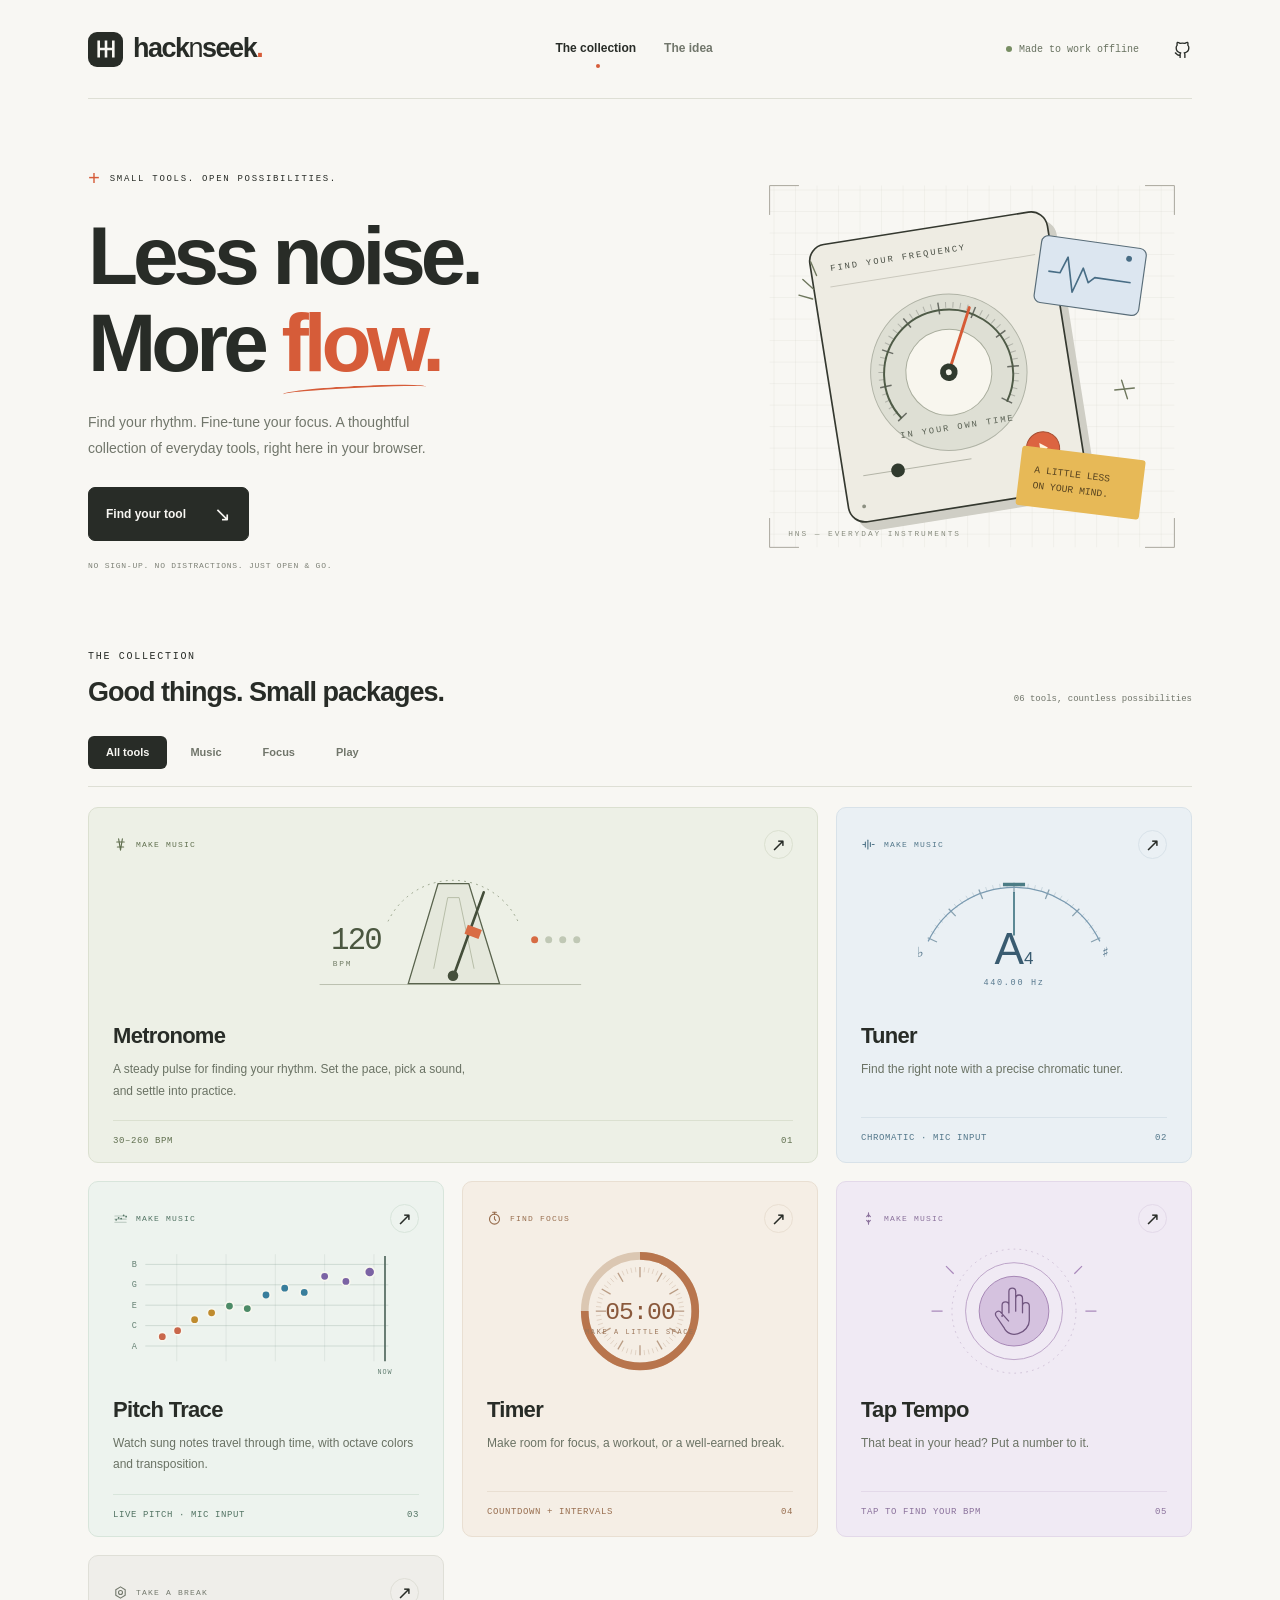
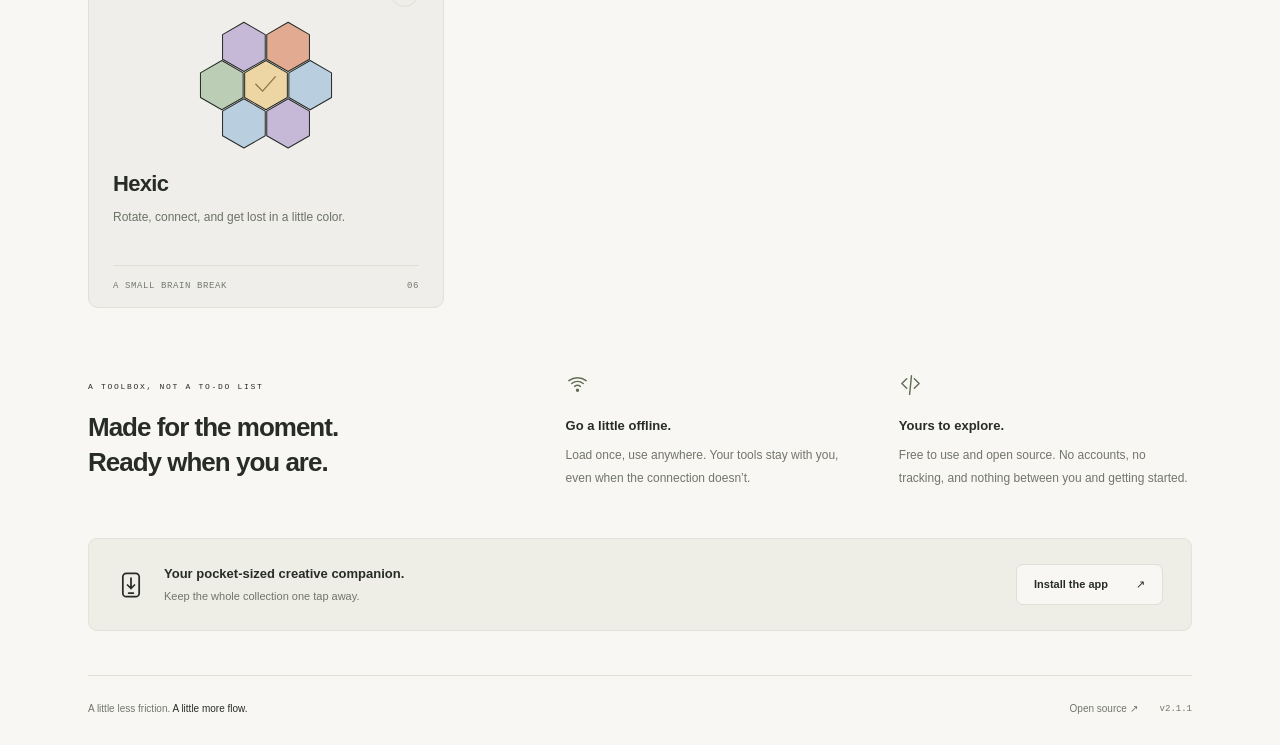
==== index.html @ 4258a714 "Add detailed octave pitch view" ====
<!doctype html>
<html lang="en">
<head>
  <meta charset="utf-8" />
  <meta name="viewport" content="width=device-width, initial-scale=1, viewport-fit=cover" />
  <meta name="color-scheme" content="light" />
  <title>HackNSeek — Small tools. More flow.</title>
  <meta name="description" content="Offline-first toolbox for musicians and tinkerers: metronome, tuner, live pitch trace, timer, tap tempo and Hexic." />
  <meta name="theme-color" content="#f8f7f3" />
  <meta name="mobile-web-app-capable" content="yes" />
  <meta name="apple-mobile-web-app-capable" content="yes" />
  <meta name="apple-mobile-web-app-status-bar-style" content="black-translucent" />
  <meta name="apple-mobile-web-app-title" content="HackNSeek" />
  <link rel="manifest" href="./manifest.json" />
  <link rel="icon" type="image/svg+xml" href="./icons/icon.svg" />
  <link rel="apple-touch-icon" href="./icons/icon-192.png" />
  <link rel="stylesheet" href="./css/styles.css" />
</head>
<body>
  <noscript>HackNSeek needs JavaScript to run its tools. Please enable it in your browser settings.</noscript>
  <div id="app" class="app"></div>
  <div id="toast" class="toast" role="status" aria-live="polite"></div>
  <script type="module" src="./js/main.js?v=2.1.1"></script>
</body>
</html>
---- css/styles.css ----
:root {
  --bg: #f8f7f3;
  --bg-2: #efeee8;
  --surface: #fffefa;
  --surface-2: #efeee7;
  --border: #dedfd5;
  --text: #282c27;
  --text-dim: #71766b;
  --accent: #d65c39;
  --accent-2: #50766d;
  --good: #42775b;
  --warn: #b48332;
  --bad: #bd4939;
  --radius: 14px;
  --shadow: 0 5px 18px #242a2008;
  --mono: 'SFMono-Regular', Consolas, 'Liberation Mono', monospace;
}

* {
  box-sizing: border-box;
  margin: 0;
  padding: 0;
  -webkit-tap-highlight-color: transparent;
}

[hidden] {
  display: none !important;
}

html {
  min-height: 100%;
  scroll-padding-top: 28px;
}

body {
  min-height: 100dvh;
  background: var(--bg);
  color: var(--text);
  font: 15px/1.6 'Segoe UI', -apple-system, BlinkMacSystemFont, sans-serif;
  -webkit-font-smoothing: antialiased;
  padding: env(safe-area-inset-top,0px) env(safe-area-inset-right,0px) env(safe-area-inset-bottom,0px) env(safe-area-inset-left,0px);
}

a {
  color: inherit;
  text-decoration: none;
}

button, input, select {
  font: inherit;
  color: inherit;
}

button {
  cursor: pointer;
  background: none;
  border: 0;
}

button, a, input, select {
  touch-action: manipulation;
}

button:disabled {
  cursor: not-allowed;
  opacity: .45;
}

svg {
  display: block;
  width: 24px;
  height: 24px;
}

:focus-visible {
  outline: 2px solid var(--accent);
  outline-offset: 5px;
}

main:focus {
  outline: none;
}

::selection {
  background: #edcab4;
}

.app {
  max-width: 1184px;
  margin: auto;
  padding: 0 40px;
  min-height: 100dvh;
  display: flex;
  flex-direction: column;
}

.topbar {
  min-height: 99px;
  display: flex;
  align-items: center;
  justify-content: space-between;
  gap: 28px;
  border-bottom: 1px solid var(--border);
}

.brand {
  display: flex;
  align-items: center;
  gap: 10px;
  font-size: 27px;
  font-weight: 750;
  letter-spacing: -1.5px;
}

.logo {
  display: grid;
  place-items: center;
  width: 35px;
  height: 35px;
  background: var(--text);
  color: var(--bg);
  border-radius: 9px;
}

.logo svg {
  width: 26px;
  height: 26px;
}

.brand-n {
  font-weight: 400;
}

.brand-period {
  color: var(--accent);
}

.header-nav, .header-right {
  display: flex;
  align-items: center;
  gap: 28px;
}

.header-link {
  font-size: 12px;
  font-weight: 600;
  color: var(--text-dim);
  padding: 14px 0;
}

.header-link:hover, .header-link.is-active {
  color: var(--text);
}

.header-link.is-active {
  position: relative;
}

.header-link.is-active::after {
  content: '';
  position: absolute;
  width: 4px;
  height: 4px;
  border-radius: 50%;
  background: var(--accent);
  left: 50%;
  bottom: 5px;
}

.connection {
  display: flex;
  gap: 7px;
  align-items: center;
  color: #687260;
  font: 10px var(--mono);
}

.connection i {
  width: 6px;
  height: 6px;
  border-radius: 50%;
  background: #788e63;
}

.source-link {
  padding: 10px 0 10px 6px;
}

.source-link svg {
  width: 19px;
  height: 19px;
}

.hub {
  display: flex;
  flex-direction: column;
}

.hero {
  display: grid;
  grid-template-columns: 1.1fr 1fr;
  align-items: center;
  gap: 24px;
  padding: 66px 0 70px;
}

.eyebrow {
  font: 10px/1.5 var(--mono);
  font-weight: 500;
  letter-spacing: 1.7px;
}

.hero .eyebrow {
  display: flex;
  align-items: center;
  gap: 8px;
  font-size: 9px;
}

.mini-cross {
  color: var(--accent);
  font-size: 20px;
  font-weight: 400;
}

.hero h1 {
  font-size: clamp(56px,6.4vw,82px);
  font-weight: 600;
  letter-spacing: -5px;
  line-height: 1.06;
  margin: 18px 0 23px;
}

.flow-word {
  color: var(--accent);
  position: relative;
}

.flow-word::after {
  content: '';
  position: absolute;
  bottom: -7px;
  left: 2px;
  width: 90%;
  height: 7px;
  border-top: 2px solid var(--accent);
  border-radius: 50%;
  transform: rotate(-3deg);
}

.hero p {
  max-width: 370px;
  color: var(--text-dim);
  font-size: 14px;
  line-height: 1.85;
}

.hero-cta {
  margin-top: 26px;
  min-width: 151px;
}

.hero-cta span {
  margin-left: 20px;
  font-size: 20px;
}

.hero-note {
  margin-top: 19px;
  font: 8px/1.5 var(--mono);
  letter-spacing: .75px;
  color: #7e8277;
}

.hero-art {
  width: 100%;
  max-width: 440px;
  justify-self: end;
}

.hero-art svg {
  width: 100%;
  height: auto;
}

.collection {
  scroll-margin-top: 25px;
}

.section-heading {
  display: flex;
  align-items: end;
  justify-content: space-between;
  gap: 20px;
}

h2 {
  font-size: 29px;
  line-height: 1.35;
  font-weight: 550;
  letter-spacing: -1px;
}

.section-heading h2 {
  margin-top: 8px;
  font-size: 27px;
}

.collection-count {
  font: 9px/1.8 var(--mono);
  color: var(--text-dim);
  padding-bottom: 4px;
}

.filters {
  display: flex;
  gap: 5px;
  margin: 25px 0 20px;
  border-bottom: 1px solid var(--border);
  padding-bottom: 17px;
}

.filter-btn {
  padding: 7px 17px;
  border: 1px solid transparent;
  border-radius: 6px;
  font-size: 11px;
  font-weight: 600;
  color: var(--text-dim);
}

.filter-btn:hover {
  background: var(--surface-2);
}

.filter-btn.is-on {
  color: var(--bg);
  background: var(--text);
}

.apps {
  display: grid;
  grid-template-columns: repeat(3,minmax(0,1fr));
  gap: 18px;
}

.tool-card {
  display: flex;
  flex-direction: column;
  min-width: 0;
  border: 1px solid var(--card-border);
  background: var(--card-bg);
  border-radius: 10px;
  padding: 22px 24px 16px;
  transition: transform .2s, box-shadow .2s, border-color .2s;
  overflow: hidden;
}

.tool-card:hover {
  transform: translateY(-4px);
  box-shadow: 0 10px 24px #2830270c;
  border-color: var(--card-ink);
}

.tool-card:hover .card-arrow {
  background: var(--text);
  color: var(--bg);
  transform: rotate(6deg);
}

.tool-metronome {
  --card-bg: #edf0e6;
  --card-border: #dbe0d0;
  --card-ink: #606f4f;
  grid-column: span 2;
}

.tool-tuner {
  --card-bg: #eaf0f4;
  --card-border: #d8e2e9;
  --card-ink: #53778a;
}

.tool-pitch-trace {
  --card-bg: #edf3ee;
  --card-border: #d8e5db;
  --card-ink: #527363;
}

.tool-timer {
  --card-bg: #f5eee5;
  --card-border: #e9dfd2;
  --card-ink: #986e4f;
}

.tool-tap-tempo {
  --card-bg: #f0eaf4;
  --card-border: #e3d9e9;
  --card-ink: #8b729c;
}

.tool-hexic {
  --card-bg: #efeeea;
  --card-border: #dfdfd7;
  --card-ink: #73796d;
}

.card-top {
  display: flex;
  justify-content: space-between;
  align-items: center;
}

.tool-kind {
  display: flex;
  align-items: center;
  gap: 8px;
  font: 8px var(--mono);
  letter-spacing: 1.2px;
  color: var(--card-ink);
}

.tool-small-icon svg {
  width: 15px;
  height: 15px;
}

.card-arrow {
  display: grid;
  place-items: center;
  width: 29px;
  height: 29px;
  border: 1px solid var(--card-border);
  border-radius: 50%;
  font-size: 18px;
  transition: background .2s, color .2s, transform .2s;
}

.tool-art {
  height: 158px;
  display: grid;
  place-items: center;
  color: var(--card-ink);
}

.tool-art svg {
  width: 100%;
  height: 100%;
  max-width: 330px;
}

.tool-metronome .tool-art svg {
  max-width: 410px;
}

.tool-metronome .tool-art {
  height: 158px;
}

.card-copy h3 {
  font-size: 22px;
  font-weight: 550;
  line-height: 1.3;
  letter-spacing: -.7px;
  margin: 5px 0 8px;
}

.card-copy p {
  font-size: 11px;
  line-height: 1.8;
  color: #6a7264;
  min-height: 40px;
  max-width: 360px;
}

.card-meta {
  display: flex;
  justify-content: space-between;
  padding-top: 15px;
  margin-top: 18px;
  border-top: 1px solid var(--card-border);
  font: 8px var(--mono);
  letter-spacing: 1px;
  color: var(--card-ink);
}

.apps.is-filtered .tool-metronome {
  grid-column: auto;
}

.apps.is-filtered {
  align-items: start;
}

.approach {
  display: grid;
  grid-template-columns: 1fr 1.5fr;
  gap: 60px;
  padding: 64px 0 48px;
}

.approach h2 {
  margin-top: 14px;
  font-size: 26px;
  line-height: 1.35;
}

.approach .eyebrow {
  font-size: 8px;
}

.principles {
  display: grid;
  grid-template-columns: 1fr 1fr;
  gap: 40px;
}

.principle-icon {
  display: inline-block;
  margin-bottom: 14px;
  color: #606e54;
}

.principle-icon svg {
  width: 23px;
  height: 23px;
}

.principles h3 {
  font-size: 13px;
  font-weight: 600;
  margin-bottom: 8px;
}

.principles p {
  font-size: 11px;
  color: var(--text-dim);
  line-height: 1.9;
}

.install-strip {
  display: flex;
  justify-content: space-between;
  align-items: center;
  gap: 25px;
  padding: 25px 28px;
  background: #eeede6;
  border: 1px solid #e4e3d9;
  border-radius: 9px;
}

.install-icon {
  display: grid;
  place-items: center;
  margin-right: 9px;
}

.install-icon svg {
  width: 28px;
  height: 28px;
}

.install-strip h3 {
  font-size: 13px;
  font-weight: 600;
}

.install-strip p {
  font-size: 11px;
  color: var(--text-dim);
  margin-top: 3px;
}

.install-strip .btn {
  background: var(--bg);
  font-size: 11px;
  gap: 28px;
  white-space: nowrap;
}

.foot {
  display: flex;
  justify-content: space-between;
  align-items: center;
  gap: 20px;
  border-top: 1px solid var(--border);
  padding: 25px 0 28px;
  margin-top: 44px;
  font-size: 10px;
  color: var(--text-dim);
}

.foot .row {
  gap: 22px;
}

.footer-dark {
  color: var(--text);
}

.version-btn {
  color: var(--text-dim);
  font: 9px var(--mono);
}

.foot a:hover, .version-btn:hover {
  color: var(--accent);
}

.skip-link {
  position: fixed;
  top: 8px;
  left: 8px;
  transform: translateY(-150%);
  background: var(--text);
  color: white;
  z-index: 20;
  padding: 10px;
}

.skip-link:focus {
  transform: none;
}

.btn, .icon-btn, .pill {
  display: inline-flex;
  align-items: center;
  justify-content: center;
  gap: 8px;
  padding: 11px 17px;
  border-radius: 7px;
  border: 1px solid var(--border);
  background: var(--surface);
  font-size: 12px;
  font-weight: 550;
  line-height: 1.5;
  transition: background .15s, transform .15s;
}

.btn:hover, .icon-btn:hover, .pill:hover {
  background: #e7e8df;
}

.btn:active, .icon-btn:active {
  transform: translateY(1px);
}

.btn.primary {
  background: var(--text);
  color: var(--bg);
  border-color: var(--text);
}

.btn.primary:hover {
  background: #41483a;
}

.btn.danger {
  background: #b64e37;
  color: #fff;
  border-color: transparent;
}

.btn.ghost {
  background: transparent;
}

.btn.big {
  padding: 15px 24px;
  font-size: 14px;
}

.btn.round {
  width: 44px;
  height: 44px;
  flex: none;
  padding: 0;
  border-radius: 50%;
}

.btn.round svg {
  width: 18px;
  height: 18px;
}

.btn.play {
  width: 72px;
  height: 72px;
  border-radius: 50%;
  background: var(--accent);
  border: 0;
  color: #fffaf1;
}

.btn.play:hover {
  background: #bf4e2e;
}

.btn.play.is-on {
  background: var(--text);
}

.btn.play svg {
  width: 30px;
  height: 30px;
}

.icon-btn {
  padding: 9px;
  border-radius: 50%;
}

.icon-btn svg {
  width: 18px;
  height: 18px;
}

.row, .panel-row {
  display: flex;
  align-items: center;
  gap: 10px;
}

.panel-row {
  gap: 16px;
  flex-wrap: wrap;
}

.panel-row.between {
  justify-content: space-between;
}

.col {
  display: flex;
  flex-direction: column;
  gap: 12px;
}

.muted {
  color: var(--text-dim);
}

.tool-view {
  width: 100%;
  max-width: 860px;
  margin: 0 auto;
  flex: 1;
  gap: 22px;
  padding: 30px 0 5px;
}

.tool-nav {
  display: flex;
  justify-content: center;
  gap: 8px;
  margin-bottom: 12px;
  flex-wrap: wrap;
}

.tool-nav a {
  display: flex;
  align-items: center;
  justify-content: center;
  gap: 7px;
  padding: 9px 13px;
  border-radius: 6px;
  font-size: 11px;
  color: var(--text-dim);
}

.tool-nav a:hover {
  background: var(--surface-2);
}

.tool-nav a.is-current {
  background: var(--text);
  color: var(--bg);
}

.tool-nav svg {
  width: 15px;
  height: 15px;
}

.view-head {
  display: flex;
  align-items: center;
  flex-wrap: wrap;
  gap: 12px;
}

.view-head h2 {
  font-size: 30px;
}

.view-head .crumbs {
  margin-left: auto;
  color: var(--text-dim);
  font-size: 11px;
}

.tool-endnote {
  text-align: center;
  font-size: 11px;
  margin-top: 5px;
  color: var(--text-dim);
}

.panel {
  border: 1px solid var(--border);
  border-radius: var(--radius);
  background: var(--surface);
  padding: 28px;
  display: flex;
  flex-direction: column;
  gap: 23px;
}

.panel .panel {
  border: 0;
  background: var(--bg-2);
  padding: 20px;
}

.panel label {
  font-size: 12px;
  color: var(--text-dim);
}

.panel h3 {
  font-size: 12px;
  font-weight: 600;
  margin-bottom: 10px;
}

input[type=number], select {
  background: var(--bg);
  border: 1px solid var(--border);
  padding: 9px 10px;
  border-radius: 6px;
  font-size: 13px;
  max-width: 100%;
}

input[type=number] {
  width: 6em;
  text-align: center;
}

select {
  padding-right: 20px;
}

input[type=range] {
  appearance: none;
  flex: 1;
  min-width: 85px;
  height: 5px;
  border-radius: 10px;
  background: #d7dbce;
  cursor: pointer;
}

input[type=range]::-webkit-slider-thumb {
  appearance: none;
  width: 19px;
  height: 19px;
  border: 3px solid var(--surface);
  border-radius: 50%;
  background: var(--text);
  box-shadow: 0 0 0 1px #a1a896;
}

input[type=range]::-moz-range-thumb {
  width: 15px;
  height: 15px;
  border: 3px solid var(--surface);
  border-radius: 50%;
  background: var(--text);
}

.big-number {
  font: 500 clamp(64px,10vw,112px)/1.1 var(--mono);
  letter-spacing: -7px;
  text-align: center;
  font-variant-numeric: tabular-nums;
}

.note {
  font-size: clamp(90px,15vw,130px);
  line-height: 1.1;
  font-weight: 500;
  letter-spacing: -6px;
  text-align: center;
}

.hz, .cents {
  text-align: center;
  font: 13px var(--mono);
}

.hz {
  color: var(--text-dim);
}

.cents.in-tune {
  color: var(--good);
}

.cents.sharp {
  color: var(--bad);
}

.cents.flat {
  color: #447c9a;
}

.preset-grid {
  display: grid;
  grid-template-columns: repeat(auto-fit,minmax(120px,1fr));
  gap: 8px;
}

.preset-grid .btn {
  font-size: 11px;
  padding: 10px 5px;
}

.pillset {
  display: flex;
  flex-wrap: wrap;
  gap: 6px;
}

.pill-btn {
  border: 1px solid var(--border);
  border-radius: 6px;
  padding: 9px 17px;
  font-size: 12px;
}

.pill-btn.is-on {
  background: var(--text);
  border-color: var(--text);
  color: var(--bg);
}

.dot-row {
  display: flex;
  gap: 12px;
}

.dot {
  width: 11px;
  height: 11px;
  border-radius: 50%;
  background: #d4d9c9;
  transition: background .08s, transform .08s;
}

.dot.is-accent {
  background: #bfc9ad;
}

.dot.is-on {
  background: var(--text);
  transform: scale(1.2);
}

.dot.is-on.is-accent {
  background: var(--accent);
}

.instrument-layout {
  display: grid;
  grid-template-columns: 1fr 1fr;
  border: 1px solid var(--border);
  border-radius: var(--radius);
  overflow: hidden;
  background: var(--surface);
}

.instrument-display {
  padding: 40px 30px;
  display: flex;
  flex-direction: column;
  gap: 25px;
  justify-content: center;
  background: #edf0e6;
  position: relative;
}

.instrument-display::before {
  content: '';
  position: absolute;
  inset: 12px;
  border: 1px solid #dce1d2;
  border-radius: 7px;
  pointer-events: none;
}

.instrument-label {
  text-align: center;
  font: 9px var(--mono);
  letter-spacing: 2px;
  color: #6b765f;
}

.instrument-settings {
  border: none;
  border-radius: 0;
  padding: 29px;
}

.instrument-settings .panel-row.between {
  gap: 12px;
}

.instrument-settings label {
  display: flex;
  align-items: center;
  justify-content: space-between;
  gap: 10px;
  flex: 1;
}

.instrument-settings .preset-grid {
  grid-template-columns: 1fr 1fr;
}

.shortcuts {
  border-top: 1px solid var(--border);
  padding-top: 14px;
  font-size: 10px;
  line-height: 1.8;
  color: var(--text-dim);
}

kbd {
  font: 10px var(--mono);
  background: var(--surface-2);
  border: 1px solid var(--border);
  border-bottom-width: 2px;
  padding: 2px 5px;
  border-radius: 4px;
}

.meter {
  position: relative;
  height: 49px;
  border-radius: 6px;
  background: repeating-linear-gradient(90deg,transparent 0,transparent calc(10% - 1px),#cbd8dc calc(10% - 1px),#cbd8dc 10%),#eef3f3;
  border: 1px solid #d8e1df;
  overflow: hidden;
}

.meter .center {
  position: absolute;
  left: 50%;
  top: 5px;
  bottom: 5px;
  width: 1px;
  background: #628978;
}

.meter .needle {
  position: absolute;
  top: 7px;
  bottom: 7px;
  width: 3px;
  border-radius: 3px;
  background: #456a79;
  left: 50%;
  transform: translateX(-50%);
  transition: left .08s linear;
}

.meter .in-tune {
  position: absolute;
  top: 0;
  bottom: 0;
  left: calc(50% - 14px);
  width: 28px;
  background: #608a681f;
}

.bar {
  height: 6px;
  border-radius: 5px;
  background: #e2e5dd;
  overflow: hidden;
  flex: 1;
  min-width: 90px;
}

.bar>span {
  display: block;
  height: 100%;
  width: 0;
  background: var(--good);
  transition: width .05s;
}

canvas.graph {
  width: 100%;
  height: 100px;
  display: block;
}

.view-tuner .panel:first-of-type {
  background: #eef3f5;
}

.view-tuner .note {
  color: #3f6475;
}

.view-tuner .col:has(>.note) {
  gap: 19px;
}

.pitch-stage {
  padding: 20px;
  gap: 16px;
  background: #f1f5f1;
}

.trace-error {
  border-color: rgba(248,113,113,.4);
  background: rgba(248,113,113,.08);
}

.trace-topline {
  display: flex;
  align-items: center;
  justify-content: space-between;
  gap: 20px;
  padding: 0 4px;
}

.trace-current {
  display: grid;
  grid-template-columns: auto auto;
  align-items: baseline;
  column-gap: 13px;
  min-width: 225px;
}

.trace-current .eyebrow {
  grid-column: 1 / -1;
  color: #617369;
}

.trace-current-note {
  font: 600 47px/1 var(--mono);
  letter-spacing: -3px;
  color: #527363;
  font-variant-numeric: tabular-nums;
}

.trace-current-detail {
  font: 10px/1.6 var(--mono);
  color: var(--text-dim);
}

.trace-display-options {
  display: flex;
  flex-direction: column;
  align-items: flex-end;
  gap: 9px;
}

.trace-view-toggle {
  display: inline-flex;
  padding: 3px;
  border: 1px solid #d3ddd5;
  border-radius: 7px;
  background: #e7ede8;
}

.trace-view-btn {
  padding: 6px 11px;
  border-radius: 5px;
  font: 9px var(--mono);
  color: #667269;
}

.trace-view-btn:hover {
  color: var(--text);
}

.trace-view-btn.is-on {
  background: #fffefa;
  color: #35493e;
  box-shadow: 0 1px 4px #28302712;
}

.trace-view-hint {
  font: 8px var(--mono);
  color: #527e68;
}

.octave-legend {
  display: flex;
  flex-wrap: wrap;
  justify-content: flex-end;
  gap: 7px 13px;
  max-width: 380px;
  font: 8px var(--mono);
  color: var(--text-dim);
}

.octave-legend span {
  display: flex;
  align-items: center;
  gap: 5px;
  white-space: nowrap;
}

.octave-legend i {
  width: 8px;
  height: 8px;
  border-radius: 50%;
  background: var(--dot-color);
}

.pitch-canvas {
  display: block;
  width: 100%;
  height: 440px;
  border: 1px solid #d7dfd7;
  border-radius: 9px;
  background: #f7f8f4;
}

.trace-input-row {
  padding: 0 4px;
}

.trace-input-row label {
  min-width: 78px;
}

.trace-level {
  background: #dfe7e0;
}

.trace-level>span {
  background: #527e68;
}

.trace-controls {
  gap: 20px;
}

.trace-settings {
  display: grid;
  grid-template-columns: repeat(3,minmax(0,1fr));
  gap: 12px;
}

.trace-settings label {
  display: flex;
  flex-direction: column;
  gap: 7px;
}

.trace-settings select {
  width: 100%;
}

.trace-actions {
  display: flex;
  gap: 9px;
  flex-wrap: wrap;
}

.trace-actions .primary {
  min-width: 145px;
}

.trace-privacy {
  font-size: .85rem;
}

.view-timer .big-number {
  color: #986341;
  margin-top: 10px;
}

.view-timer>.pillset {
  align-self: center;
}

.view-timer .panel-row>label {
  display: flex;
  align-items: center;
  gap: 8px;
}

.view-tap-tempo>.panel {
  min-height: 460px;
  justify-content: center;
  background: #f0eaf4;
  gap: 35px;
}

.view-tap-tempo .big-number {
  color: #7e6391;
}

.tap-pad {
  width: 150px;
  height: 150px;
  border-radius: 50%;
  border: 1px solid #af95be;
  background: #decfe7;
  box-shadow: 0 0 0 12px #e8ddec,0 0 0 13px #d6c7df;
  color: #6d537e;
  display: flex;
  flex-direction: column;
  align-items: center;
  justify-content: center;
  gap: 6px;
  font-size: 24px;
  transition: transform .08s, background .08s;
}

.tap-pad small {
  font: 9px var(--mono);
  letter-spacing: 1px;
}

.tap-pad:active, .tap-pad.is-tapped {
  transform: scale(.95);
  background: #c4a6d3;
}

.hexic-layout {
  display: grid;
  grid-template-columns: minmax(0,1fr) 180px;
  gap: 25px;
  align-items: center;
}

.hexic-wrap {
  display: flex;
  justify-content: center;
  min-width: 0;
}

.hexic-side {
  display: flex;
  flex-direction: column;
  gap: 22px;
  min-width: 0;
}

canvas.hexic-board {
  width: 100%;
  max-width: 650px;
  touch-action: none;
  user-select: none;
  border-radius: 12px;
  border: 1px solid var(--border);
  background: #e6e5dd;
}

.hexic-hud, .hexic-stats {
  flex-direction: column;
  align-items: flex-start;
  gap: 3px;
}

.hexic-hud .big-number {
  letter-spacing: -1px;
}

.hexic-stats {
  font: 11px/1.8 var(--mono);
}

.hexic-status {
  font-size: 12px;
}

.hexic-controls {
  flex-wrap: wrap;
}

.hexic-controls .btn {
  font-size: 12px;
}

.hexic-help {
  font-size: 11px;
  line-height: 1.9;
}

.toast {
  position: fixed;
  bottom: calc(24px + env(safe-area-inset-bottom,0px));
  left: 50%;
  transform: translateX(-50%) translateY(8px);
  max-width: calc(100% - 32px);
  width: max-content;
  background: var(--text);
  color: var(--bg);
  padding: 12px 20px;
  border-radius: 8px;
  font-size: 12px;
  box-shadow: 0 4px 25px #242a2020;
  opacity: 0;
  pointer-events: none;
  transition: opacity .2s, transform .2s;
  z-index: 100;
}

.toast.show {
  opacity: 1;
  transform: translateX(-50%);
}

.install-dialog {
  margin: auto;
  padding: 32px;
  width: min(480px,calc(100% - 32px));
  border: 1px solid var(--border);
  border-radius: 14px;
  background: var(--bg);
  color: var(--text);
  box-shadow: 0 20px 100px #1112;
}

.install-dialog::backdrop {
  background: #282c2766;
  backdrop-filter: blur(4px);
}

.install-dialog h2 {
  margin: 15px 0;
}

.install-dialog p {
  margin-bottom: 16px;
  font-size: 13px;
}

.install-dialog .btn {
  margin-top: 10px;
}

@media(min-width:1450px) {
  .hero {
    padding-top: 75px;
    padding-bottom: 80px;
  }
}

@media(max-width:900px) {
  .app {
    padding: 0 28px;
  }
  .topbar {
    gap: 18px;
  }
  .header-nav {
    gap: 18px;
  }
  .header-right {
    gap: 16px;
  }
  .hero {
    padding: 48px 0;
    gap: 5px;
  }
  .hero h1 {
    font-size: 66px;
  }
  .hero .eyebrow {
    font-size: 8px;
    letter-spacing: 1px;
  }
  .hero-note {
    font-size: 7px;
  }
  .connection {
    font-size: 8px;
  }
  .tool-card {
    padding: 18px 19px 15px;
  }
  .card-copy p {
    font-size: 11px;
  }
  .card-meta {
    font-size: 7px;
    letter-spacing: .7px;
  }
  .approach {
    gap: 35px;
  }
  .principles {
    gap: 25px;
  }
  .instrument-settings {
    padding: 22px;
  }
  .instrument-display {
    padding: 35px 22px;
  }
  .instrument-layout .big-number {
    font-size: 90px;
  }
}

@media(max-width:680px) {
  .app {
    padding: 0 22px;
  }
  .topbar {
    min-height: 80px;
  }
  .brand {
    font-size: 24px;
  }
  .header-nav {
    display: none;
  }
  .header-right {
    gap: 14px;
  }
  .connection {
    font-size: 8px;
  }
  .hero {
    grid-template-columns: 1fr;
    padding: 40px 0 42px;
    gap: 15px;
  }
  .hero h1 {
    font-size: 72px;
    letter-spacing: -4px;
    margin-top: 14px;
  }
  .hero p {
    font-size: 14px;
    max-width: 390px;
  }
  .hero-art {
    justify-self: center;
    max-width: 330px;
    margin-top: 4px;
  }
  .hero-note {
    font-size: 8px;
  }
  .hero .eyebrow {
    font-size: 9px;
  }
  .section-heading {
    align-items: start;
  }
  .section-heading h2 {
    font-size: 25px;
    max-width: 270px;
  }
  .collection-count {
    display: none;
  }
  .apps {
    grid-template-columns: repeat(2,minmax(0,1fr));
    gap: 12px;
  }
  .tool-metronome {
    grid-column: span 2;
  }
  .tool-card {
    padding: 15px 16px;
  }
  .card-copy h3 {
    font-size: 20px;
  }
  .card-copy p {
    font-size: 11px;
    min-height: 60px;
  }
  .tool-art {
    height: 130px;
  }
  .tool-kind {
    font-size: 7px;
    letter-spacing: .5px;
    gap: 5px;
  }
  .tool-small-icon svg {
    width: 12px;
    height: 12px;
  }
  .card-arrow {
    width: 25px;
    height: 25px;
    font-size: 16px;
  }
  .card-meta {
    letter-spacing: .2px;
    font-size: 6px;
  }
  .tool-metronome .card-copy p {
    min-height: 0;
  }
  .tool-metronome .tool-art {
    height: 160px;
  }
  .approach {
    grid-template-columns: 1fr;
    padding: 42px 0 32px;
    gap: 28px;
  }
  .approach h2 {
    font-size: 28px;
  }
  .principles {
    gap: 30px;
  }
  .install-strip {
    padding: 23px;
    flex-direction: column;
    align-items: start;
    gap: 18px;
  }
  .install-strip .btn {
    margin-left: 47px;
  }
  .install-strip h3 {
    font-size: 12px;
  }
  .install-strip .row {
    align-items: start;
  }
  .foot {
    margin-top: 30px;
    font-size: 9px;
    align-items: start;
  }
  .foot>span {
    max-width: 190px;
  }
  .foot .row {
    flex-wrap: wrap;
    gap: 10px;
    justify-content: flex-end;
  }
  .tool-view {
    gap: 18px;
    padding-top: 22px;
  }
  .tool-nav {
    justify-content: start;
    gap: 4px;
  }
  .tool-nav a {
    padding: 8px 10px;
    font-size: 10px;
  }
  .tool-nav svg {
    width: 13px;
    height: 13px;
  }
  .view-head h2 {
    font-size: 28px;
  }
  .view-head .crumbs {
    width: 100%;
    margin: -3px 0 0 50px;
  }
  .panel {
    padding: 22px;
    gap: 22px;
  }
  .instrument-layout {
    grid-template-columns: 1fr;
  }
  .instrument-display {
    gap: 23px;
    padding: 32px;
  }
  .instrument-settings {
    gap: 22px;
  }
  .instrument-settings .preset-grid {
    grid-template-columns: repeat(4,1fr);
  }
  .instrument-settings .panel-row.between {
    flex-wrap: nowrap;
  }
  .shortcuts {
    font-size: 9px;
  }
  .hexic-layout {
    grid-template-columns: 1fr;
    gap: 18px;
  }
  .hexic-side {
    gap: 15px;
  }
  .hexic-hud {
    flex-direction: row;
    align-items: center;
    justify-content: space-between;
  }
  .hexic-stats {
    flex-direction: row;
    gap: 13px;
    font-size: 10px;
  }
  .hexic-controls {
    justify-content: center;
  }
  .hexic-status {
    text-align: center;
  }
  .view-tap-tempo>.panel {
    min-height: 430px;
  }
  .view-timer .panel .panel {
    padding: 16px;
  }
  .pitch-stage {
    padding: 12px;
  }
  .trace-topline {
    align-items: flex-start;
    flex-direction: column;
    gap: 10px;
  }
  .trace-current-note {
    font-size: 40px;
  }
  .trace-display-options {
    width: 100%;
    align-items: flex-start;
  }
  .octave-legend {
    justify-content: flex-start;
  }
  .pitch-canvas {
    height: 420px;
  }
  .trace-settings {
    grid-template-columns: 1fr;
  }
  .view-timer .panel-row {
    gap: 12px;
  }
}

@media(max-width:380px) {
  .app {
    padding: 0 16px;
  }
  .connection {
    display: none;
  }
  .hero h1 {
    font-size: 65px;
  }
  .tool-card {
    padding: 13px;
  }
  .card-copy h3 {
    font-size: 18px;
  }
  .card-meta {
    font-size: 5.5px;
  }
  .tool-kind {
    font-size: 6px;
  }
  .instrument-settings .preset-grid {
    grid-template-columns: 1fr 1fr;
  }
  .instrument-settings .panel-row.between {
    flex-wrap: wrap;
  }
  .big-number {
    font-size: 67px;
  }
  .hexic-stats {
    gap: 8px;
  }
}

@media(prefers-reduced-motion:reduce) {
  *,*::before,*::after {
    transition: none !important;
    animation: none !important;
    scroll-behavior: auto !important;
  }
}

/* Slightly larger reading text, while instrument annotations stay compact. */ .card-copy p {
  font-size: 12px;
}

.principles p {
  font-size: 12px;
}

.card-meta {
  font-size: 9px;
  letter-spacing: .6px;
}

@media(max-width:680px) {
  .card-meta {
    font-size: 7px;
    letter-spacing: 0;
  }
  .card-meta>span:last-child {
    display: none;
  }
  .card-copy p {
    min-height: 66px;
  }
  .tool-metronome .card-copy p {
    min-height: 0;
  }
}

@media(max-width:680px) {
  .topbar>.header-link {
    display: none;
  }
  .connection {
    white-space: nowrap;
  }
  .tool-nav {
    display: grid;
    grid-template-columns: repeat(3,minmax(0,1fr));
    gap: 6px;
  }
  .tool-nav a {
    min-height: 38px;
  }
  .view-timer .panel-row:has(>label>input) {
    display: grid;
    grid-template-columns: 1fr 1fr;
  }
  .view-timer .panel-row>label {
    flex-direction: column;
    align-items: start;
    gap: 5px;
  }
  .view-timer input[type=number] {
    width: 100%;
  }
}
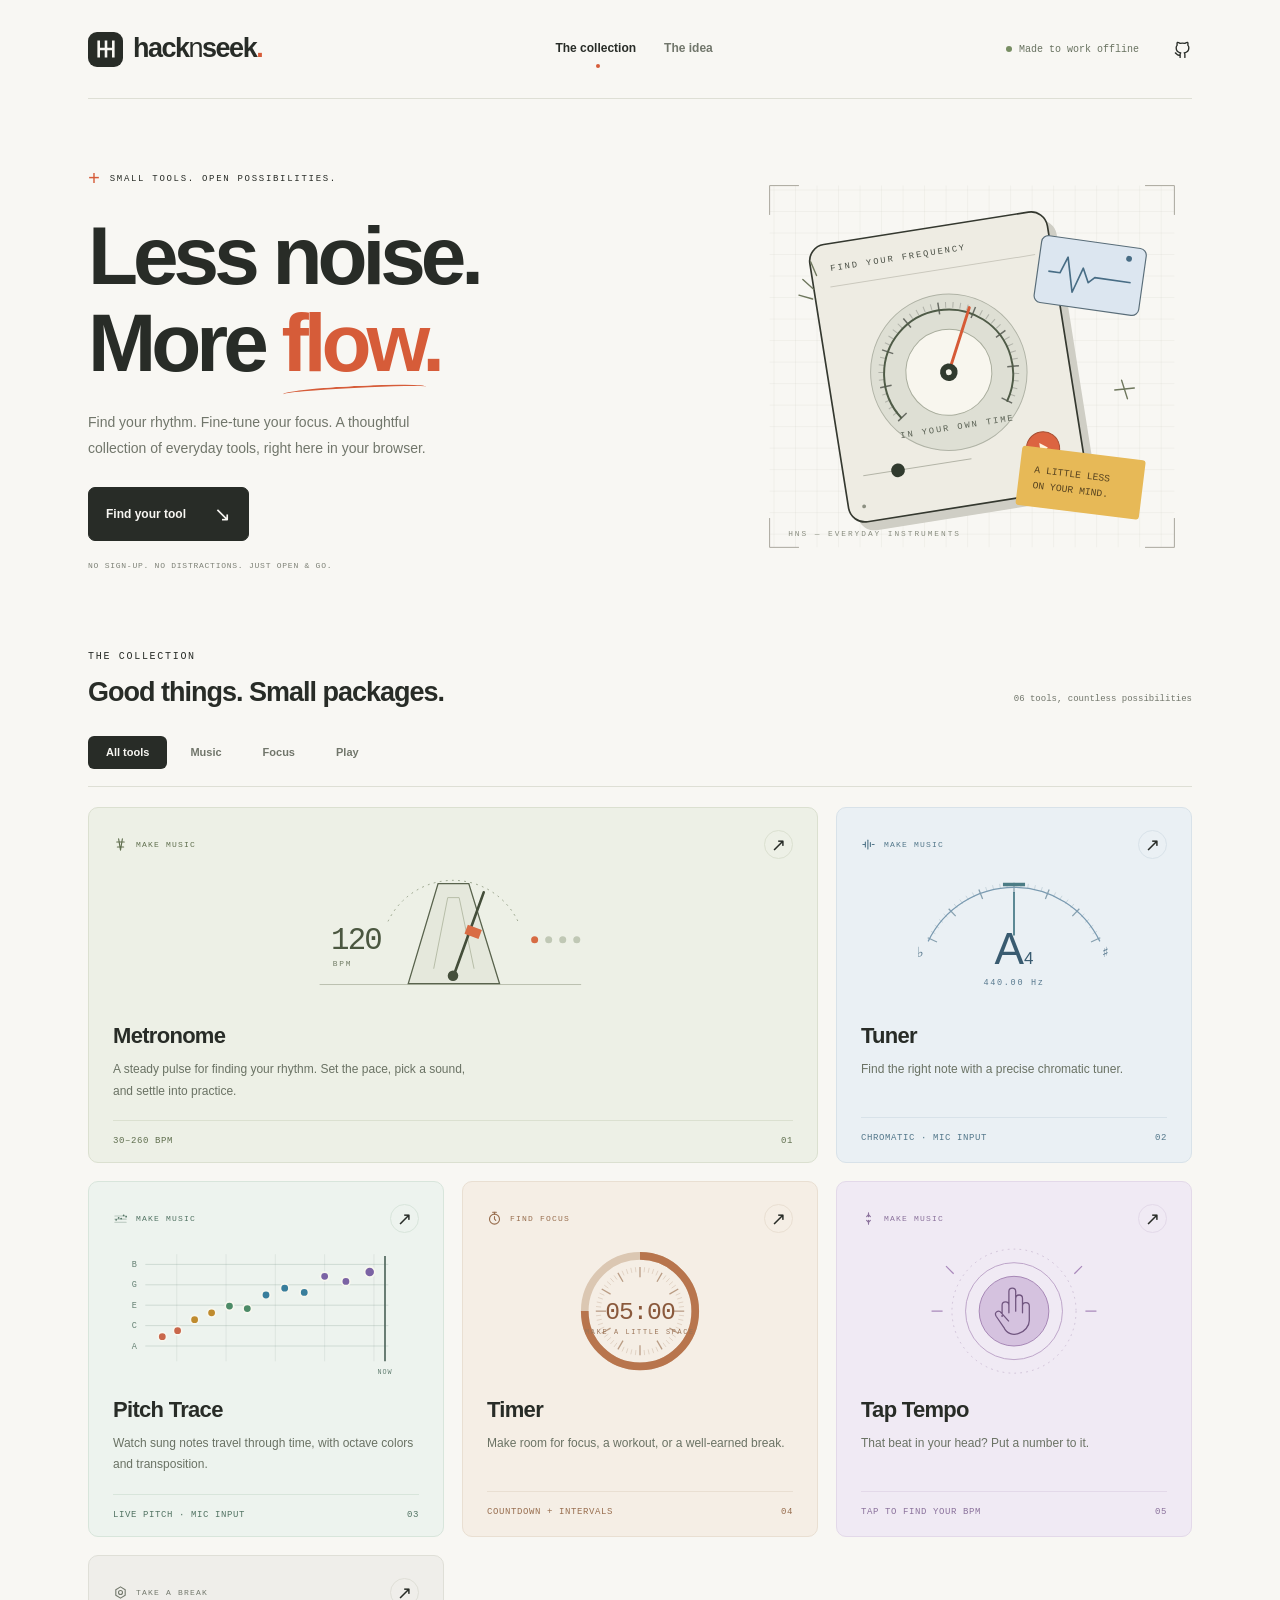
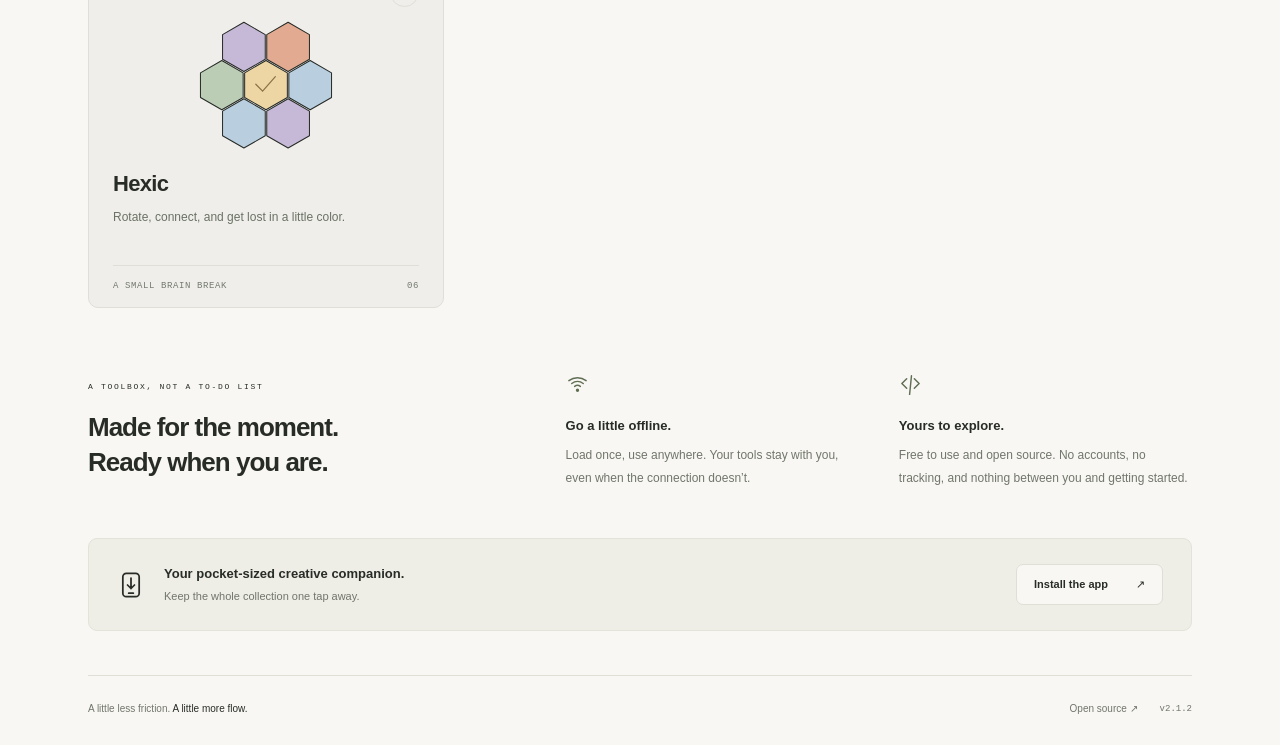
==== commit 4090fac7: "Add major key scale guides" ====
--- a/index.html
+++ b/index.html
@@ -20,6 +20,6 @@
   <noscript>HackNSeek needs JavaScript to run its tools. Please enable it in your browser settings.</noscript>
   <div id="app" class="app"></div>
   <div id="toast" class="toast" role="status" aria-live="polite"></div>
-  <script type="module" src="./js/main.js?v=2.1.1"></script>
+  <script type="module" src="./js/main.js?v=2.1.2"></script>
 </body>
 </html>
--- a/css/styles.css
+++ b/css/styles.css
@@ -1161,6 +1161,7 @@
 .trace-current-detail {
   font: 10px/1.6 var(--mono);
   color: var(--text-dim);
+  max-width: 255px;
 }
 
 .trace-display-options {
@@ -1198,6 +1199,22 @@
 .trace-view-hint {
   font: 8px var(--mono);
   color: #527e68;
+}
+
+.trace-scale-summary {
+  display: flex;
+  flex-direction: column;
+  align-items: flex-end;
+  gap: 2px;
+  max-width: 430px;
+  font: 8px/1.5 var(--mono);
+  color: #76683e;
+  text-align: right;
+}
+
+.trace-scale-summary strong {
+  color: #8a651e;
+  font-weight: 650;
 }
 
 .octave-legend {
@@ -1255,7 +1272,7 @@
 
 .trace-settings {
   display: grid;
-  grid-template-columns: repeat(3,minmax(0,1fr));
+  grid-template-columns: repeat(4,minmax(0,1fr));
   gap: 12px;
 }
 
@@ -1741,6 +1758,10 @@
     width: 100%;
     align-items: flex-start;
   }
+  .trace-scale-summary {
+    align-items: flex-start;
+    text-align: left;
+  }
   .octave-legend {
     justify-content: flex-start;
   }
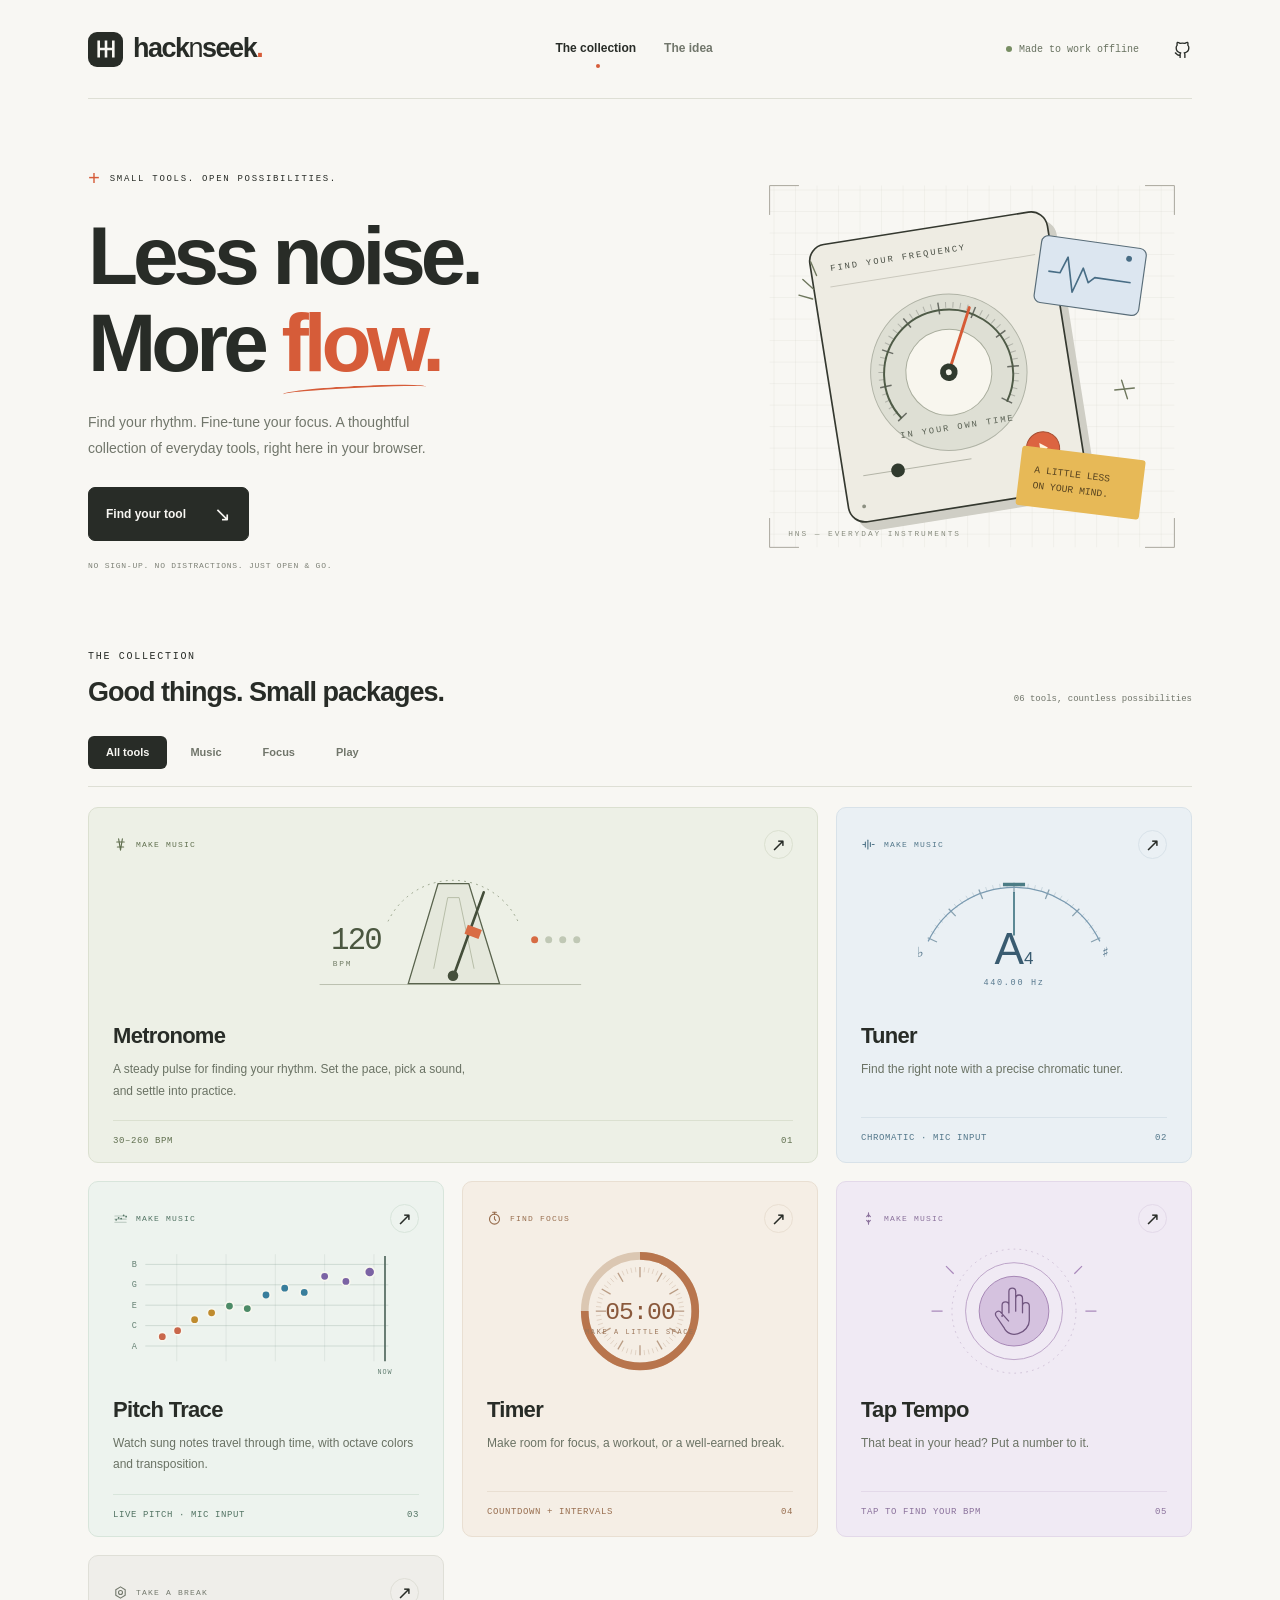
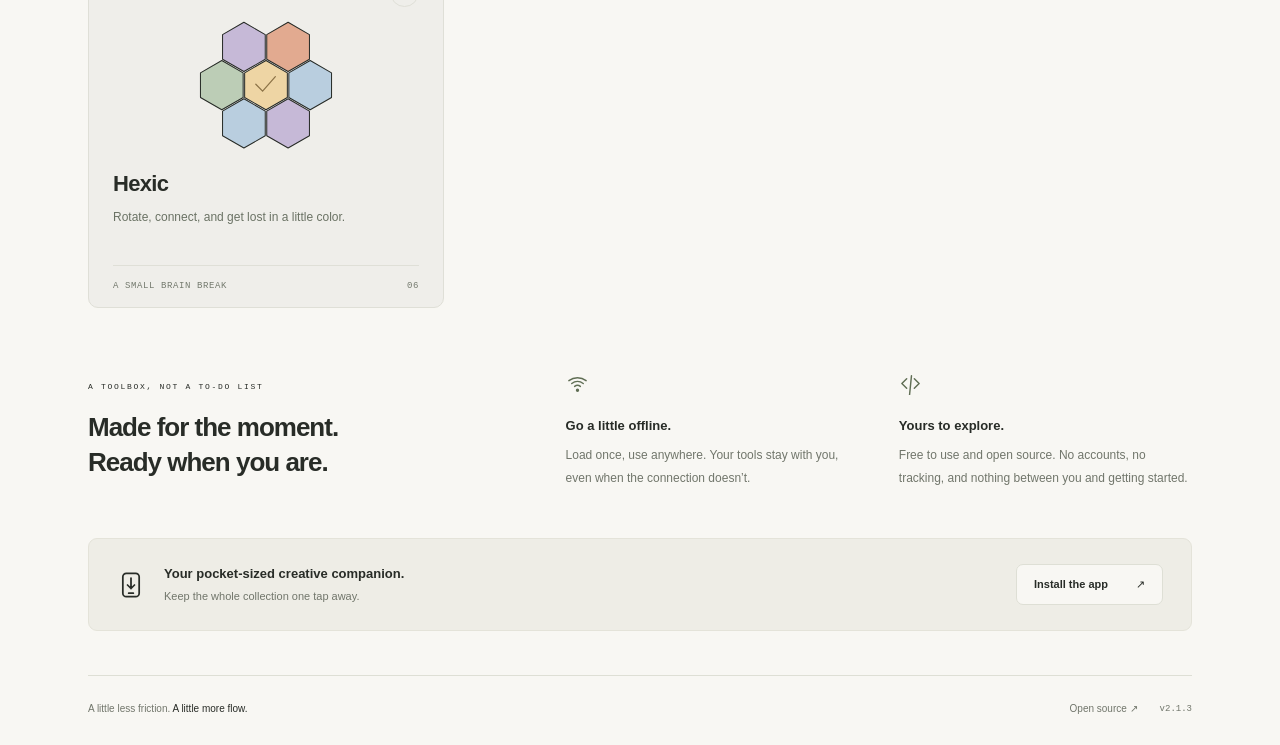
==== commit ef0a21cd: "Anchor octave view to selected tonic" ====
--- a/index.html
+++ b/index.html
@@ -20,6 +20,6 @@
   <noscript>HackNSeek needs JavaScript to run its tools. Please enable it in your browser settings.</noscript>
   <div id="app" class="app"></div>
   <div id="toast" class="toast" role="status" aria-live="polite"></div>
-  <script type="module" src="./js/main.js?v=2.1.2"></script>
+  <script type="module" src="./js/main.js?v=2.1.3"></script>
 </body>
 </html>
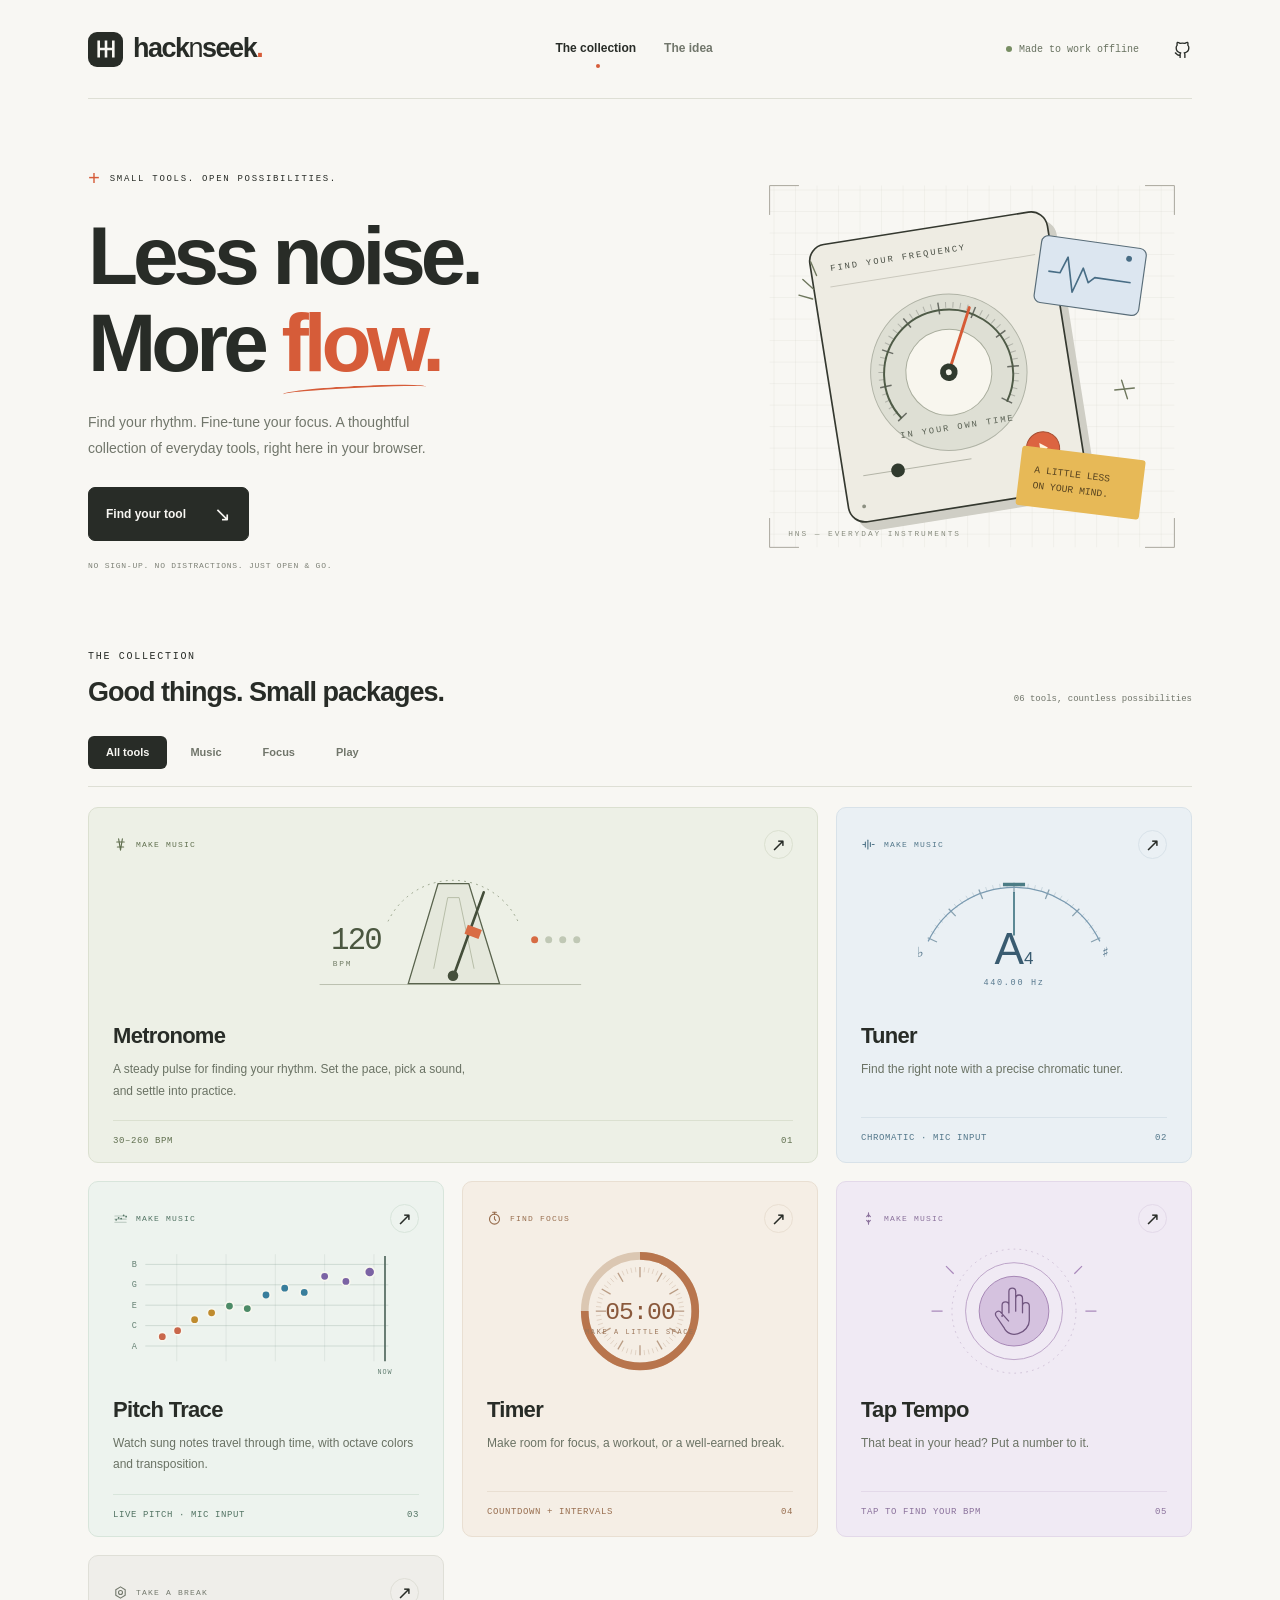
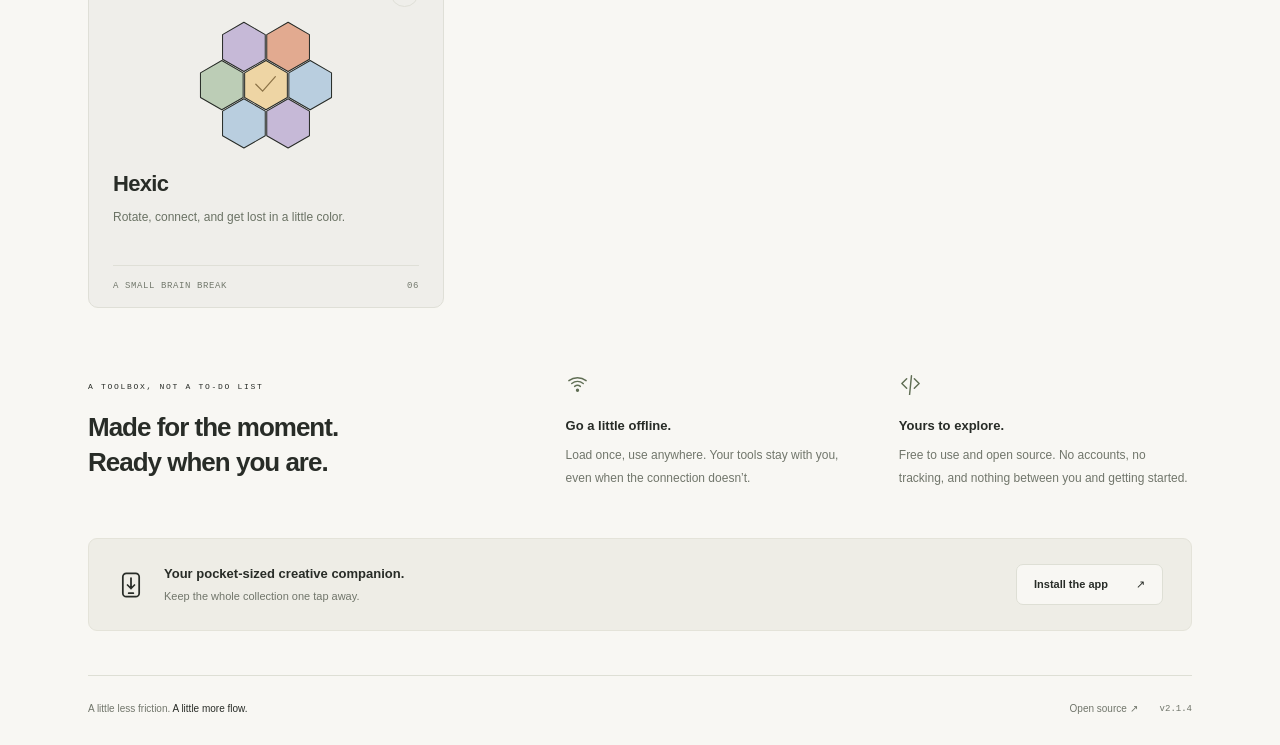
==== commit d2dbd389: "Version pitch trace module cache" ====
--- a/index.html
+++ b/index.html
@@ -20,6 +20,6 @@
   <noscript>HackNSeek needs JavaScript to run its tools. Please enable it in your browser settings.</noscript>
   <div id="app" class="app"></div>
   <div id="toast" class="toast" role="status" aria-live="polite"></div>
-  <script type="module" src="./js/main.js?v=2.1.3"></script>
+  <script type="module" src="./js/main.js?v=2.1.4"></script>
 </body>
 </html>
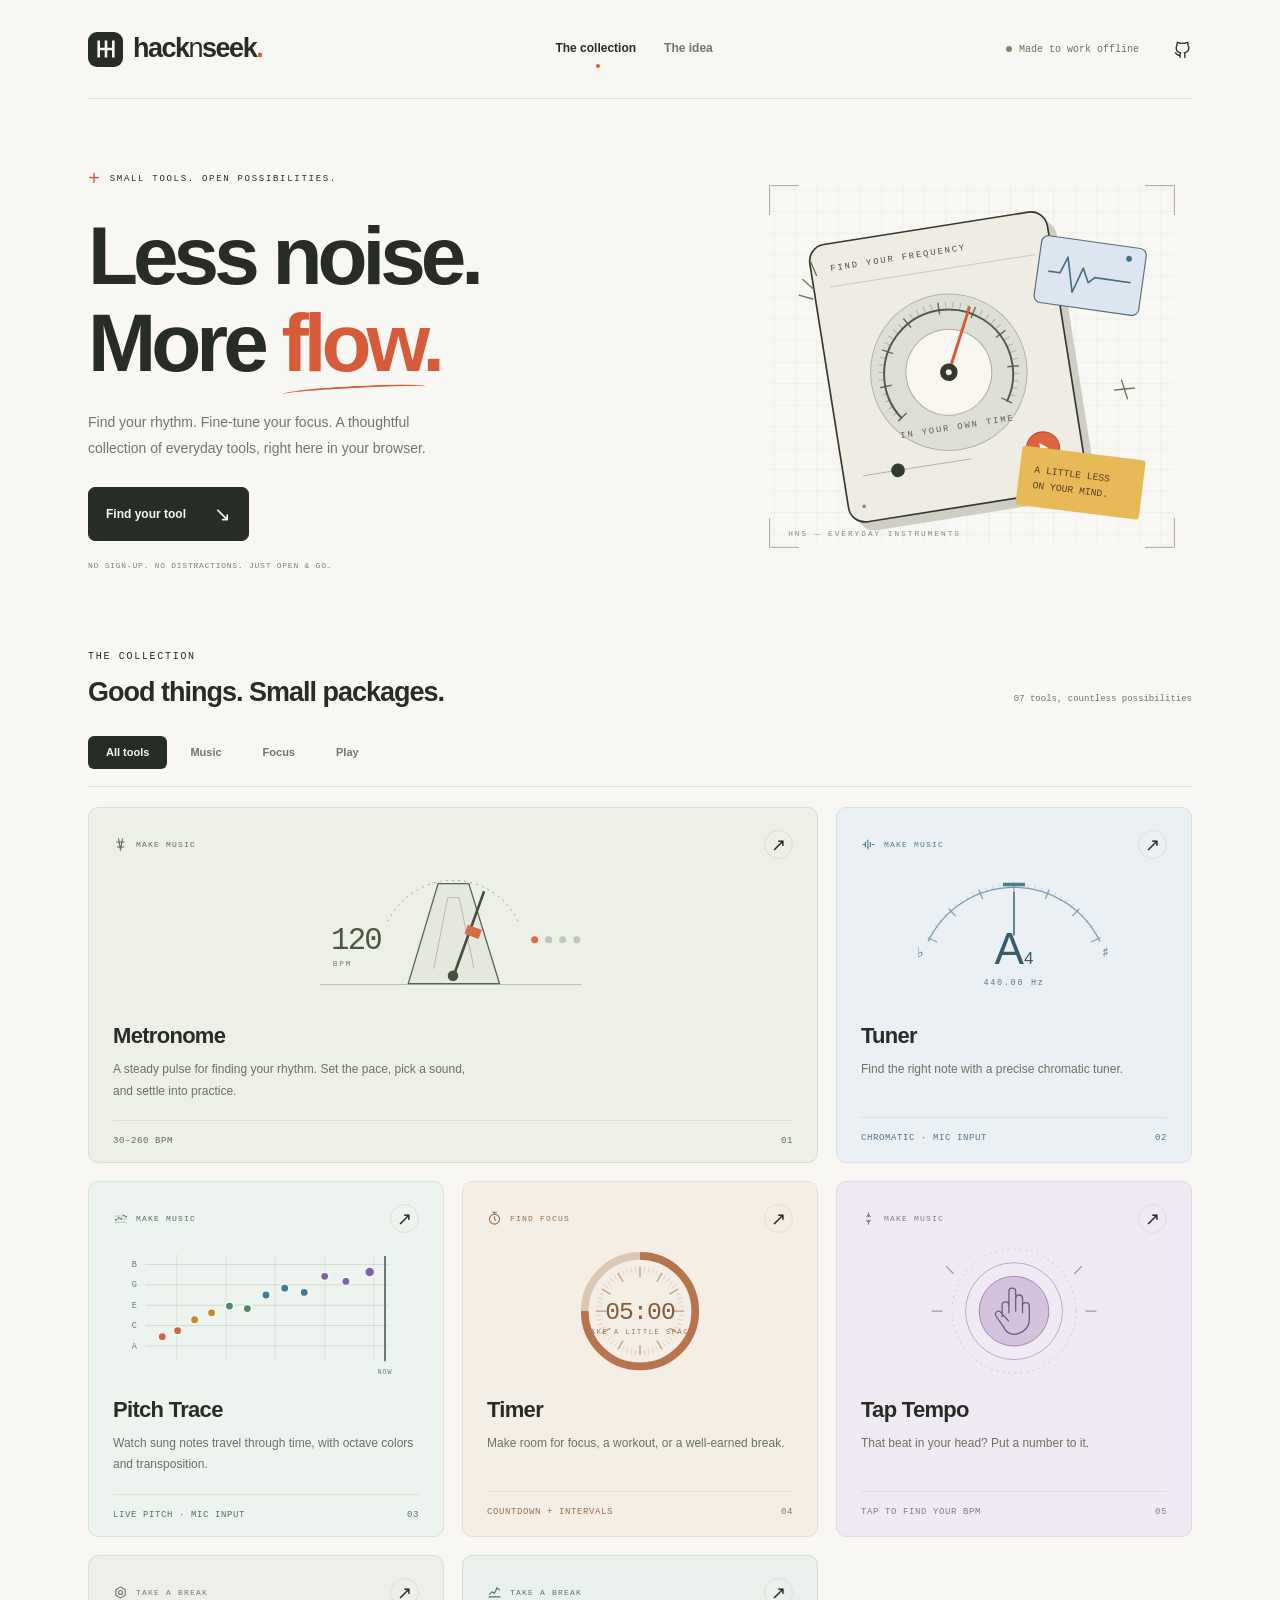
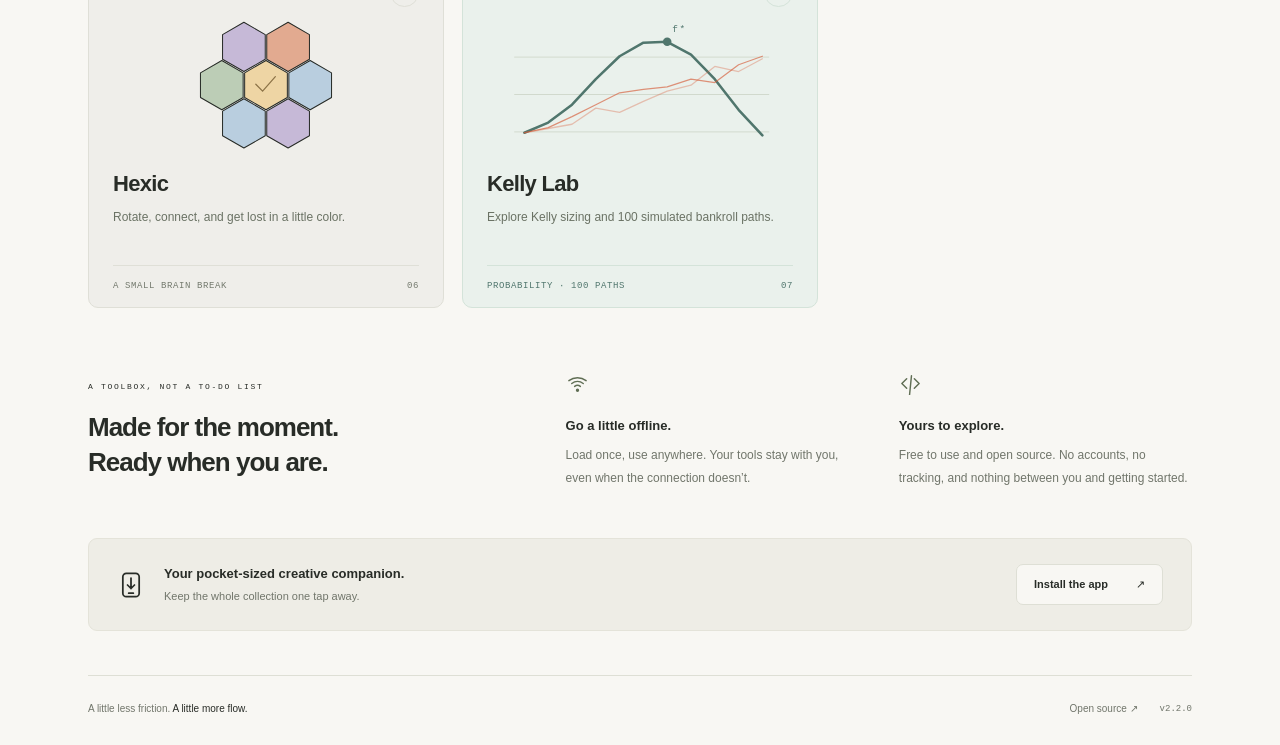
==== commit df514c25: "Add offline Kelly simulator with 100 Monte Carlo paths" ====
--- a/index.html
+++ b/index.html
@@ -5,7 +5,7 @@
   <meta name="viewport" content="width=device-width, initial-scale=1, viewport-fit=cover" />
   <meta name="color-scheme" content="light" />
   <title>HackNSeek — Small tools. More flow.</title>
-  <meta name="description" content="Offline-first toolbox for musicians and tinkerers: metronome, tuner, live pitch trace, timer, tap tempo and Hexic." />
+  <meta name="description" content="Offline-first toolbox for musicians and tinkerers: metronome, tuner, live pitch trace, timer, tap tempo, Hexic, and Kelly Lab." />
   <meta name="theme-color" content="#f8f7f3" />
   <meta name="mobile-web-app-capable" content="yes" />
   <meta name="apple-mobile-web-app-capable" content="yes" />
@@ -20,6 +20,6 @@
   <noscript>HackNSeek needs JavaScript to run its tools. Please enable it in your browser settings.</noscript>
   <div id="app" class="app"></div>
   <div id="toast" class="toast" role="status" aria-live="polite"></div>
-  <script type="module" src="./js/main.js?v=2.1.4"></script>
+  <script type="module" src="./js/main.js?v=2.2.0"></script>
 </body>
 </html>
--- a/css/styles.css
+++ b/css/styles.css
@@ -403,6 +403,11 @@
   --card-bg: #efeeea;
   --card-border: #dfdfd7;
   --card-ink: #73796d;
+}
+.tool-kelly {
+  --card-bg: #eaf1ec;
+  --card-border: #d4e3d9;
+  --card-ink: #50766d;
 }
 
 .card-top {
@@ -1877,3 +1882,54 @@
     width: 100%;
   }
 }
+
+/* Kelly Lab */
+.kelly-intro, .kelly-note {
+  color: var(--text-dim);
+  max-width: 700px;
+}
+.kelly-intro { font-size: 14px; }
+.kelly-note { font-size: 12px; }
+.kelly-controls {
+  display: grid;
+  grid-template-columns: repeat(3, minmax(0, 1fr));
+  gap: 20px;
+  padding: 22px;
+  border: 1px solid var(--border);
+  border-radius: var(--radius);
+  background: var(--surface);
+}
+.kelly-control { display: flex; flex-direction: column; gap: 14px; min-width: 0; }
+.kelly-control-header { display: flex; flex-wrap: wrap; justify-content: space-between; gap: 3px 10px; font-size: 12px; color: var(--text-dim); }
+.kelly-control-value { color: var(--text); font-family: var(--mono); font-weight: 650; font-variant-numeric: tabular-nums; }
+.kelly-slider { width: 100%; accent-color: var(--accent-2); cursor: pointer; }
+.kelly-actions, .kelly-section-head { display: flex; align-items: center; flex-wrap: wrap; gap: 10px; }
+.kelly-section-head { justify-content: space-between; }
+.kelly-section {
+  padding: 22px;
+  border: 1px solid var(--border);
+  border-radius: var(--radius);
+  background: var(--surface);
+  min-width: 0;
+}
+.kelly-section h3 { font-size: 17px; font-weight: 650; }
+.kelly-result { margin: 6px 0 10px; color: var(--text-dim); font-size: 12px; font-variant-numeric: tabular-nums; }
+.kelly-chart { width: 100%; min-width: 0; }
+.kelly-chart svg { display: block; width: 100%; height: auto; overflow: visible; }
+.kelly-chart svg text { fill: var(--text-dim); font: 11px var(--mono); }
+.kelly-chart svg .kelly-axis-title { fill: var(--text); font-size: 10px; letter-spacing: .05em; }
+.kelly-chart svg .kelly-grid { stroke: var(--border); stroke-width: .7; }
+.kelly-chart svg .kelly-zero { stroke: var(--text-dim); stroke-width: 1; }
+.kelly-chart svg .kelly-frame { fill: none; stroke: var(--border); stroke-width: 1; }
+.kelly-chart svg .kelly-growth-line { fill: none; stroke: var(--accent-2); stroke-width: 2.5; stroke-linejoin: round; }
+.kelly-chart svg .kelly-optimum-line { stroke: var(--text-dim); stroke-width: 1; stroke-dasharray: 4 4; }
+.kelly-chart svg .kelly-optimum-mark { fill: var(--accent-2); }
+.kelly-chart svg .kelly-selected-mark { fill: var(--text); }
+.kelly-chart svg .kelly-sim-line { fill: none; stroke: var(--accent); stroke-opacity: .16; stroke-width: 1.25; stroke-linejoin: round; }
+@media(max-width:680px) {
+  .kelly-controls { grid-template-columns: 1fr; gap: 18px; padding: 18px; }
+  .kelly-control { gap: 6px; }
+  .kelly-section { padding: 15px 10px 12px; }
+  .kelly-section-head .btn { margin-top: 3px; }
+  .kelly-chart svg .kelly-axis-title { font-size: 9px; letter-spacing: 0; }
+}
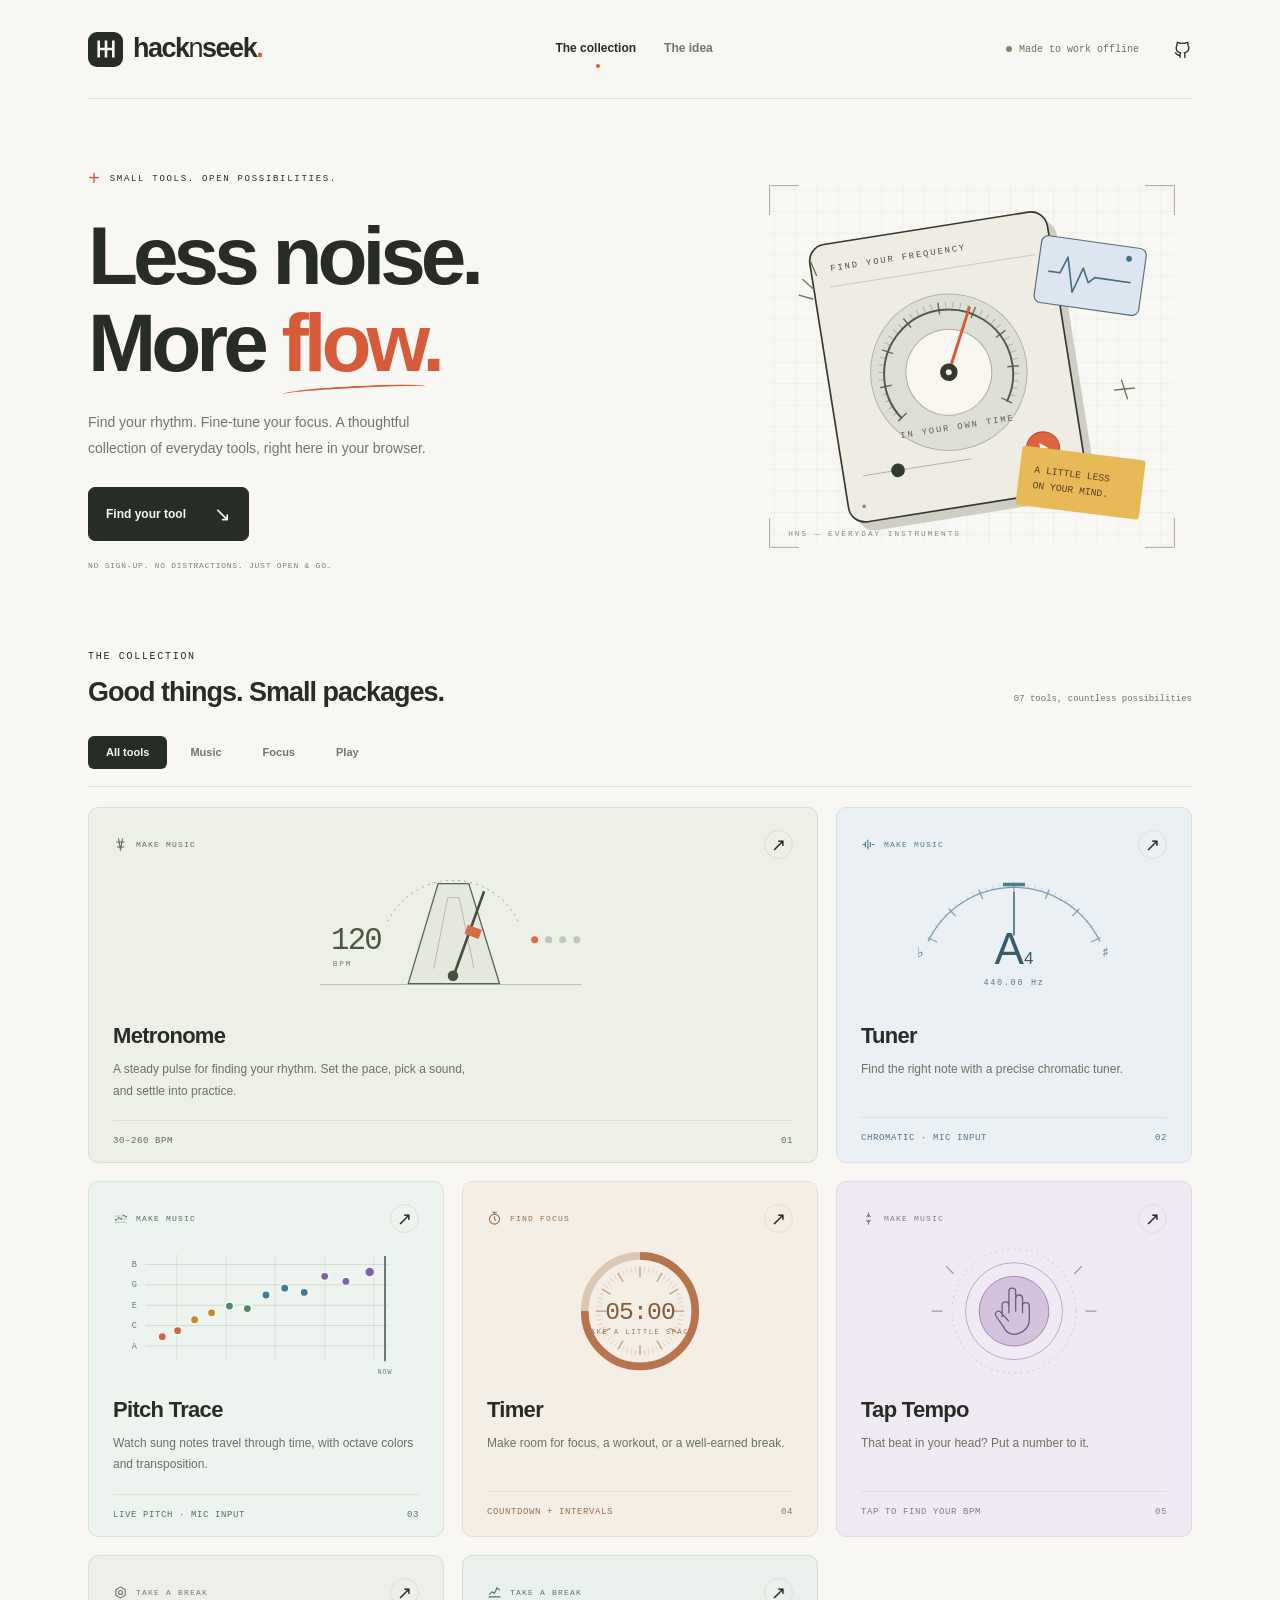
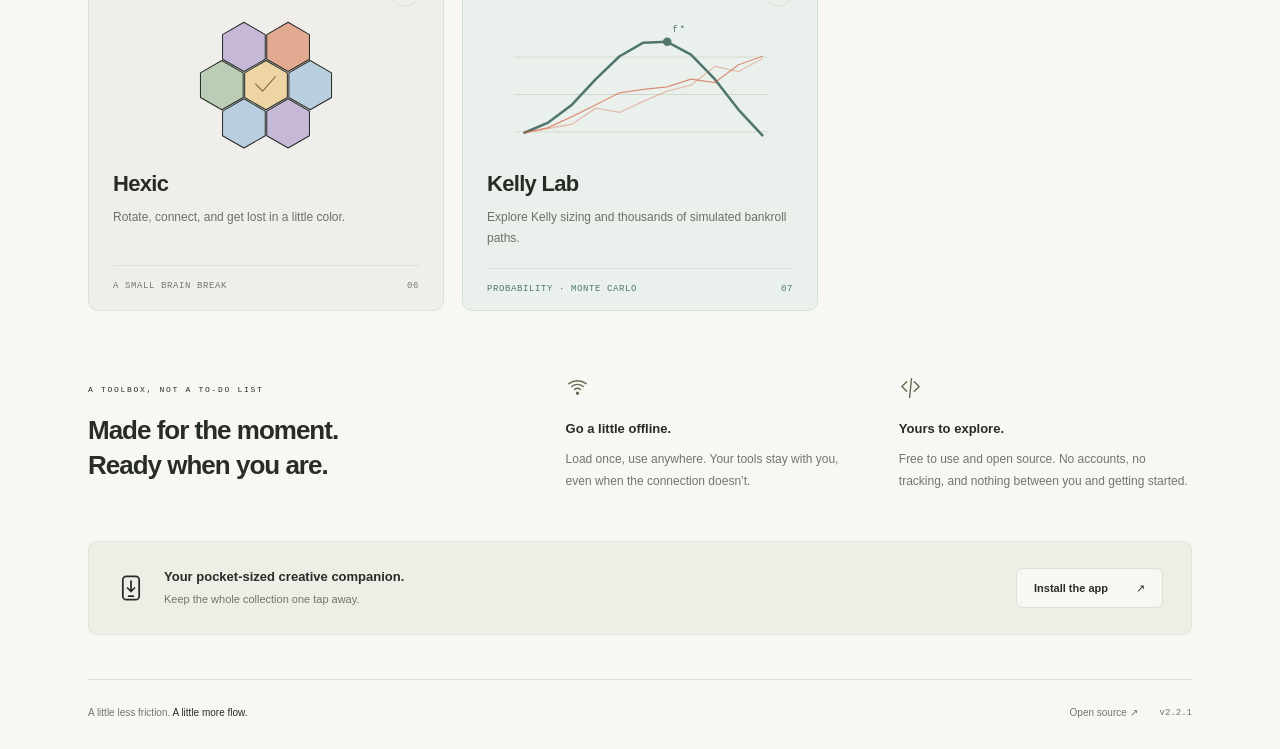
==== commit 3146499f: "Add 100, 1000, and 10000 run options to Kelly Lab" ====
--- a/index.html
+++ b/index.html
@@ -20,6 +20,6 @@
   <noscript>HackNSeek needs JavaScript to run its tools. Please enable it in your browser settings.</noscript>
   <div id="app" class="app"></div>
   <div id="toast" class="toast" role="status" aria-live="polite"></div>
-  <script type="module" src="./js/main.js?v=2.2.0"></script>
+  <script type="module" src="./js/main.js?v=2.2.1"></script>
 </body>
 </html>
--- a/css/styles.css
+++ b/css/styles.css
@@ -1905,6 +1905,9 @@
 .kelly-slider { width: 100%; accent-color: var(--accent-2); cursor: pointer; }
 .kelly-actions, .kelly-section-head { display: flex; align-items: center; flex-wrap: wrap; gap: 10px; }
 .kelly-section-head { justify-content: space-between; }
+.kelly-sim-actions, .kelly-run-choice { display: flex; align-items: center; flex-wrap: wrap; gap: 8px; }
+.kelly-run-choice { color: var(--text-dim); font-size: 12px; }
+.kelly-run-choice select { min-width: 90px; }
 .kelly-section {
   padding: 22px;
   border: 1px solid var(--border);
@@ -1916,6 +1919,7 @@
 .kelly-result { margin: 6px 0 10px; color: var(--text-dim); font-size: 12px; font-variant-numeric: tabular-nums; }
 .kelly-chart { width: 100%; min-width: 0; }
 .kelly-chart svg { display: block; width: 100%; height: auto; overflow: visible; }
+.kelly-chart canvas { display: block; width: 100%; max-width: 100%; }
 .kelly-chart svg text { fill: var(--text-dim); font: 11px var(--mono); }
 .kelly-chart svg .kelly-axis-title { fill: var(--text); font-size: 10px; letter-spacing: .05em; }
 .kelly-chart svg .kelly-grid { stroke: var(--border); stroke-width: .7; }
@@ -1925,11 +1929,11 @@
 .kelly-chart svg .kelly-optimum-line { stroke: var(--text-dim); stroke-width: 1; stroke-dasharray: 4 4; }
 .kelly-chart svg .kelly-optimum-mark { fill: var(--accent-2); }
 .kelly-chart svg .kelly-selected-mark { fill: var(--text); }
-.kelly-chart svg .kelly-sim-line { fill: none; stroke: var(--accent); stroke-opacity: .16; stroke-width: 1.25; stroke-linejoin: round; }
 @media(max-width:680px) {
   .kelly-controls { grid-template-columns: 1fr; gap: 18px; padding: 18px; }
   .kelly-control { gap: 6px; }
   .kelly-section { padding: 15px 10px 12px; }
   .kelly-section-head .btn { margin-top: 3px; }
+  .kelly-sim-actions { width: 100%; }
   .kelly-chart svg .kelly-axis-title { font-size: 9px; letter-spacing: 0; }
 }
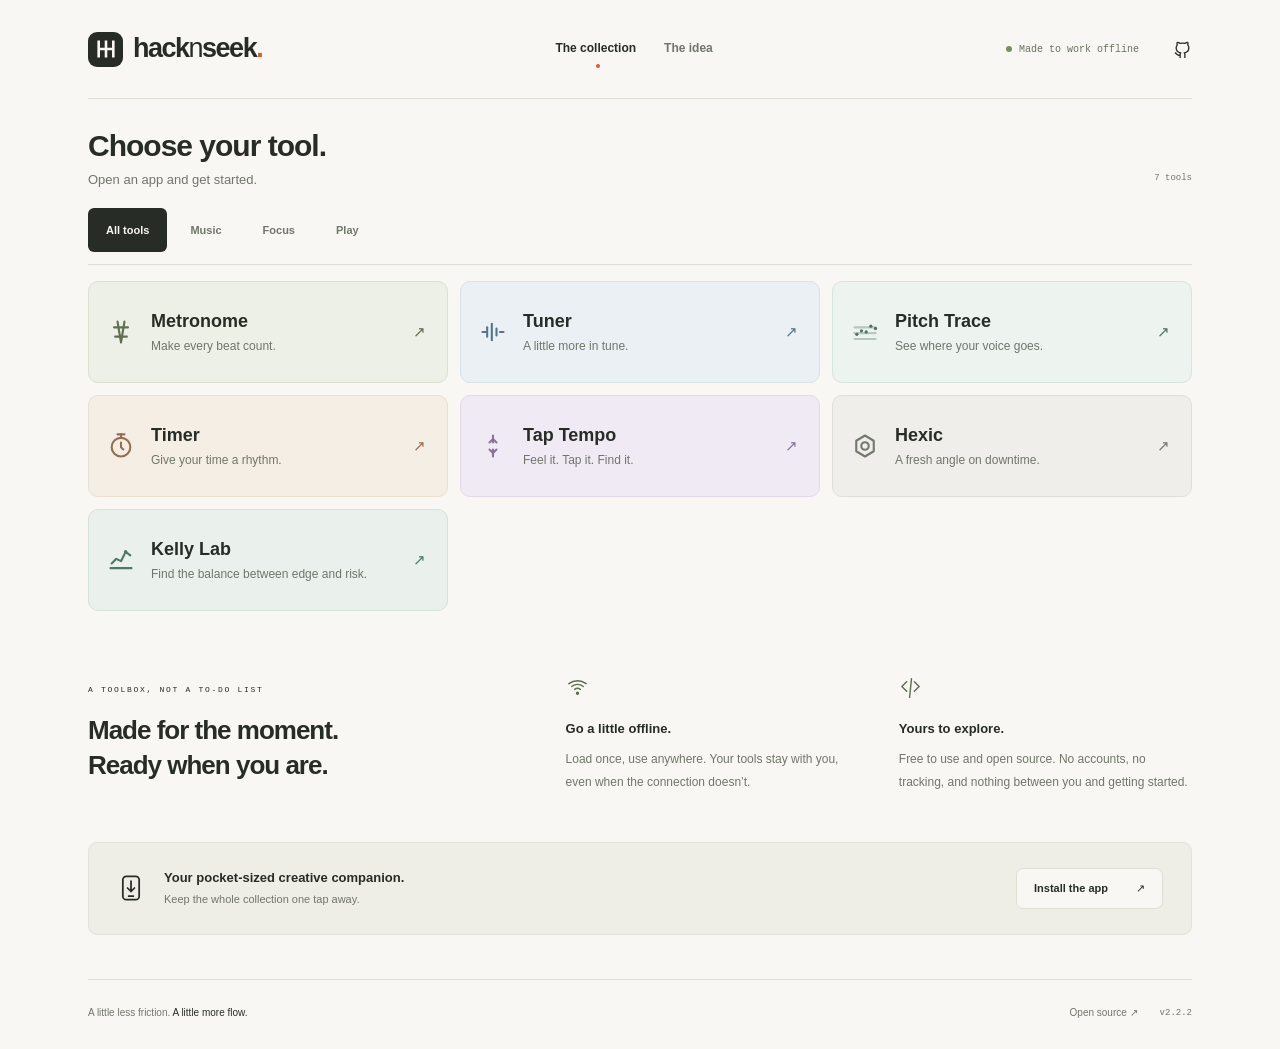
==== commit a2e78896: "Show compact app launcher immediately on homepage" ====
--- a/index.html
+++ b/index.html
@@ -20,6 +20,6 @@
   <noscript>HackNSeek needs JavaScript to run its tools. Please enable it in your browser settings.</noscript>
   <div id="app" class="app"></div>
   <div id="toast" class="toast" role="status" aria-live="polite"></div>
-  <script type="module" src="./js/main.js?v=2.2.1"></script>
+  <script type="module" src="./js/main.js?v=2.2.2"></script>
 </body>
 </html>
--- a/css/styles.css
+++ b/css/styles.css
@@ -1937,3 +1937,37 @@
   .kelly-sim-actions { width: 100%; }
   .kelly-chart svg .kelly-axis-title { font-size: 9px; letter-spacing: 0; }
 }
+
+/* Keep the app launcher above the introductory content. */
+.hub .collection { padding-top: 28px; }
+.collection h1 { font-size: 30px; line-height: 1.25; letter-spacing: -1px; font-weight: 600; }
+.collection .section-heading p { margin-top: 5px; font-size: 13px; }
+.collection .filters { margin: 18px 0 16px; padding-bottom: 12px; }
+.collection .filter-btn { min-height: 44px; }
+.collection .apps { gap: 12px; align-items: stretch; }
+.collection .tool-card {
+  display: grid;
+  grid-template-columns: 32px minmax(0, 1fr) 16px;
+  align-items: center;
+  gap: 12px;
+  grid-column: auto;
+  padding: 18px;
+  min-height: 102px;
+}
+.launcher-icon { color: var(--card-ink); }
+.launcher-icon svg { width: 28px; height: 28px; }
+.launcher-copy h3 { font-size: 18px; line-height: 1.3; font-weight: 600; }
+.launcher-copy p { margin-top: 4px; font-size: 12px; line-height: 1.5; color: var(--text-dim); }
+.launcher-arrow { color: var(--card-ink); }
+@media(max-width:900px) {
+  .collection .apps { grid-template-columns: repeat(2, minmax(0, 1fr)); }
+}
+@media(max-width:680px) {
+  .hub .collection { padding-top: 20px; }
+  .collection h1 { font-size: 26px; }
+  .collection .apps { gap: 10px; }
+  .collection .tool-card { grid-template-columns: 24px minmax(0, 1fr); gap: 9px; padding: 12px; min-height: 68px; }
+  .launcher-icon svg { width: 24px; height: 24px; }
+  .launcher-copy h3 { font-size: 15px; }
+  .launcher-copy p, .launcher-arrow { display: none; }
+}
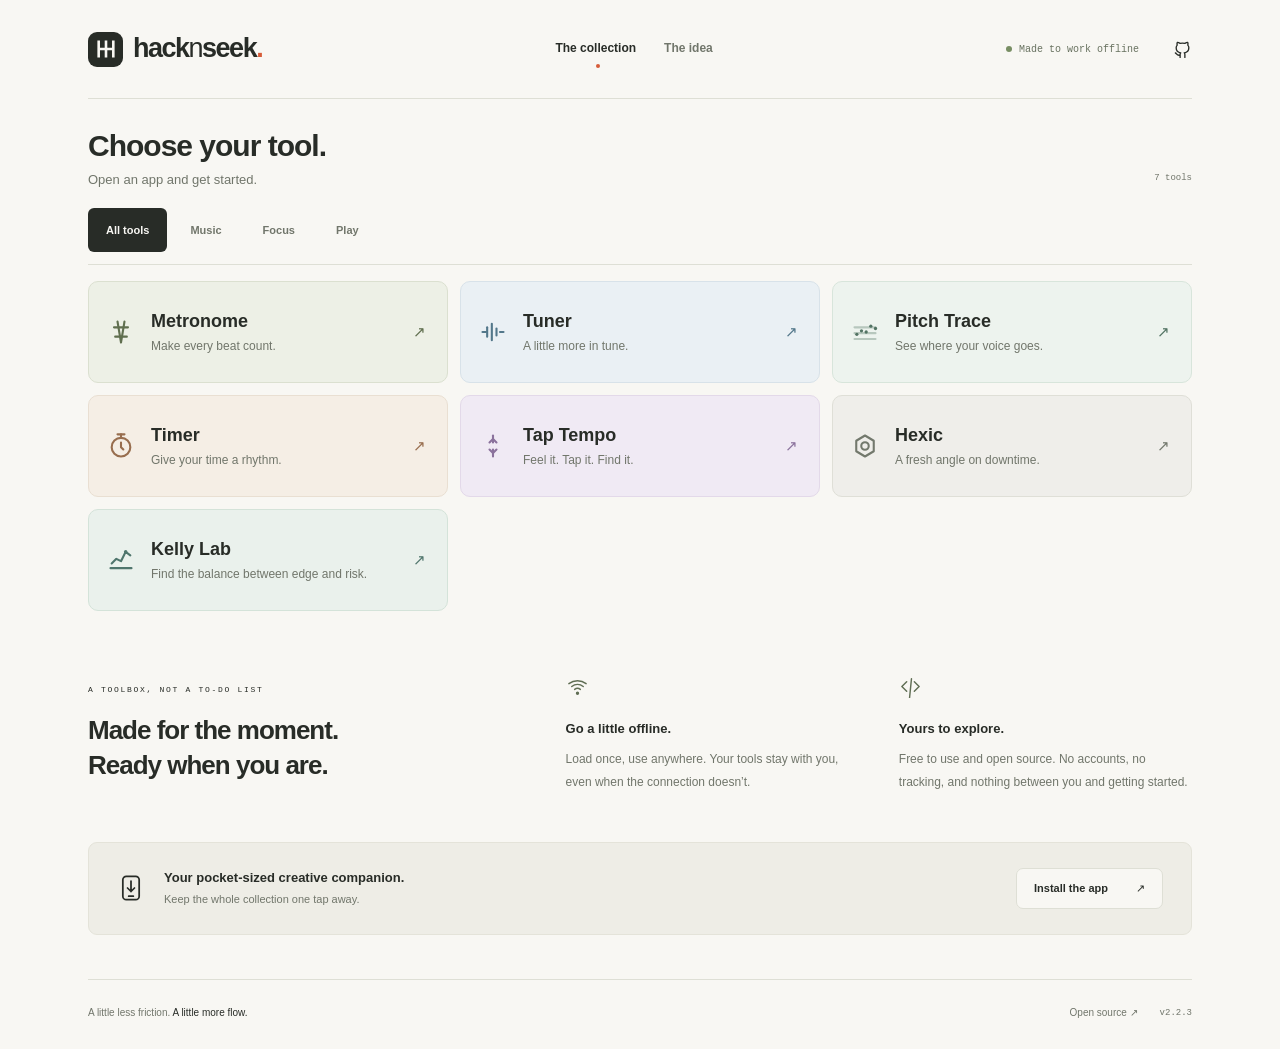
==== commit 63d24271: "Fix iPhone metronome playback in silent mode" ====
--- a/index.html
+++ b/index.html
@@ -20,6 +20,6 @@
   <noscript>HackNSeek needs JavaScript to run its tools. Please enable it in your browser settings.</noscript>
   <div id="app" class="app"></div>
   <div id="toast" class="toast" role="status" aria-live="polite"></div>
-  <script type="module" src="./js/main.js?v=2.2.2"></script>
+  <script type="module" src="./js/main.js?v=2.2.3"></script>
 </body>
 </html>
